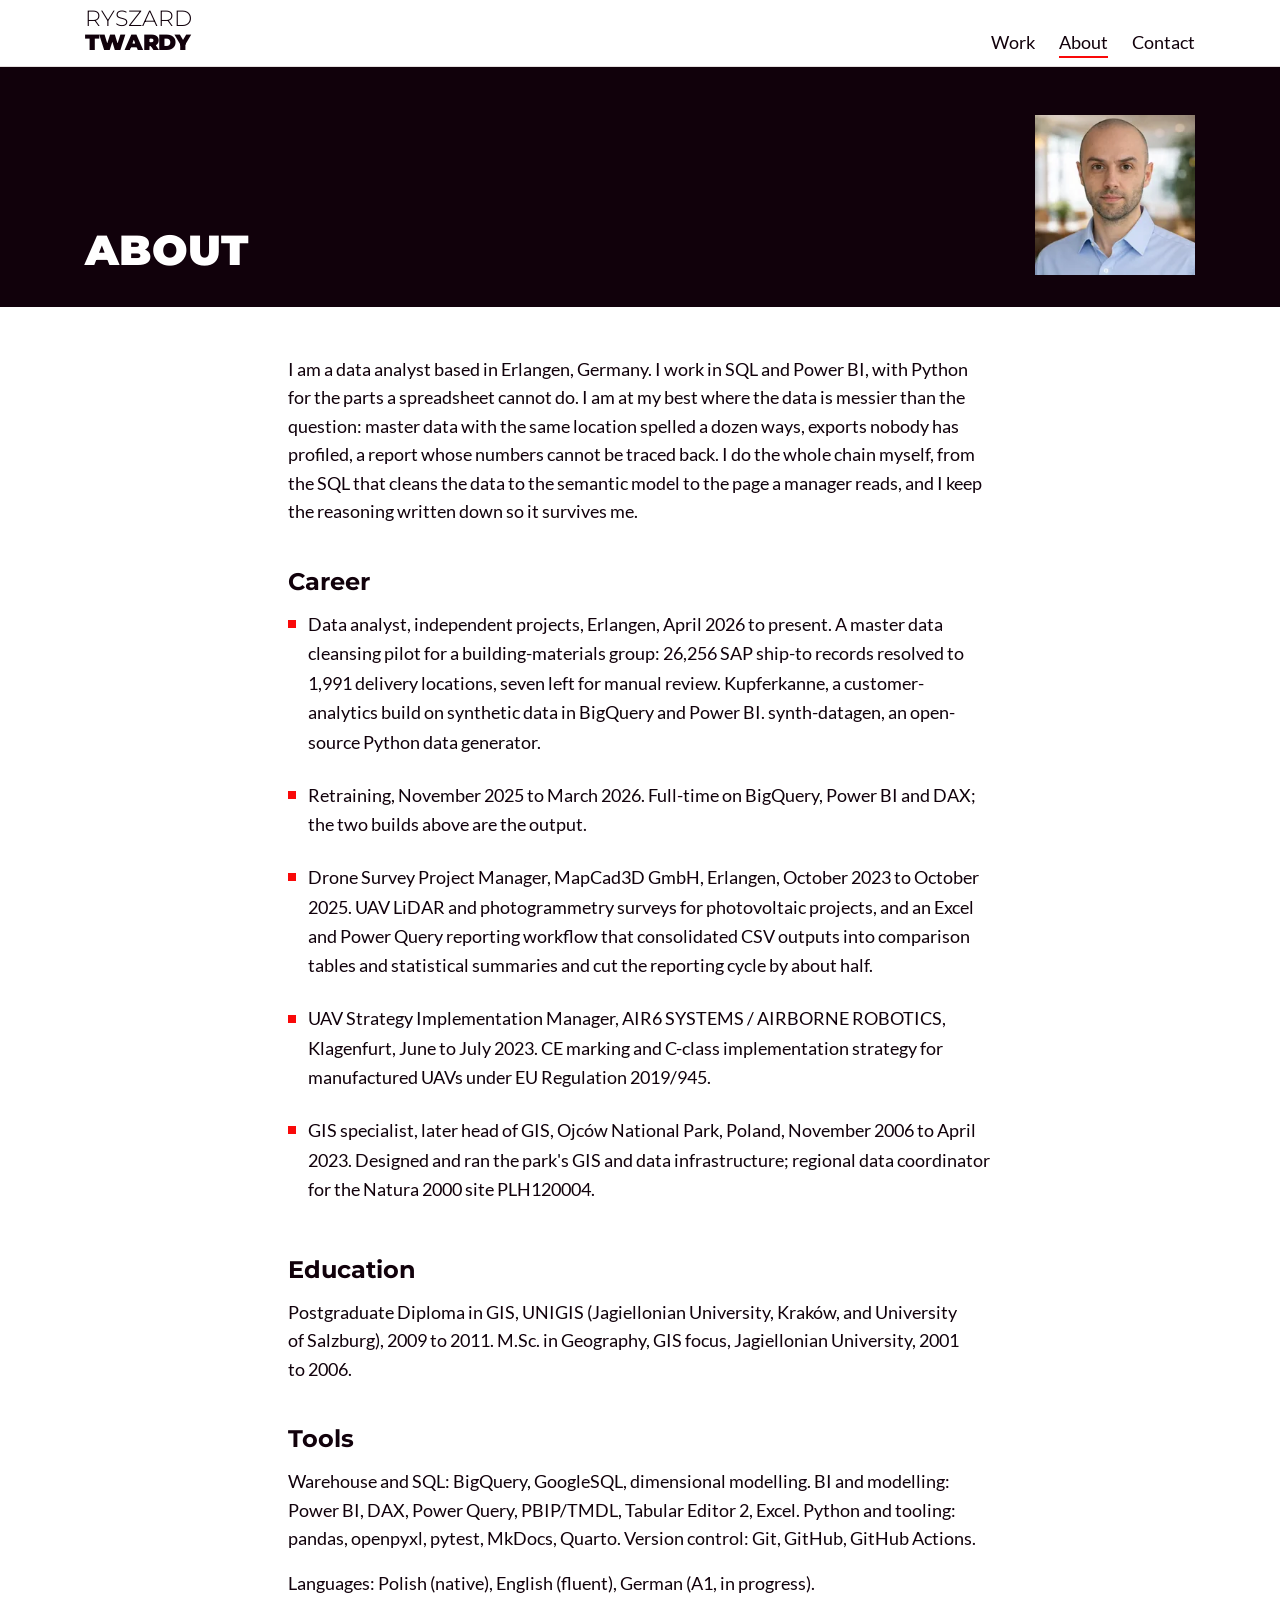
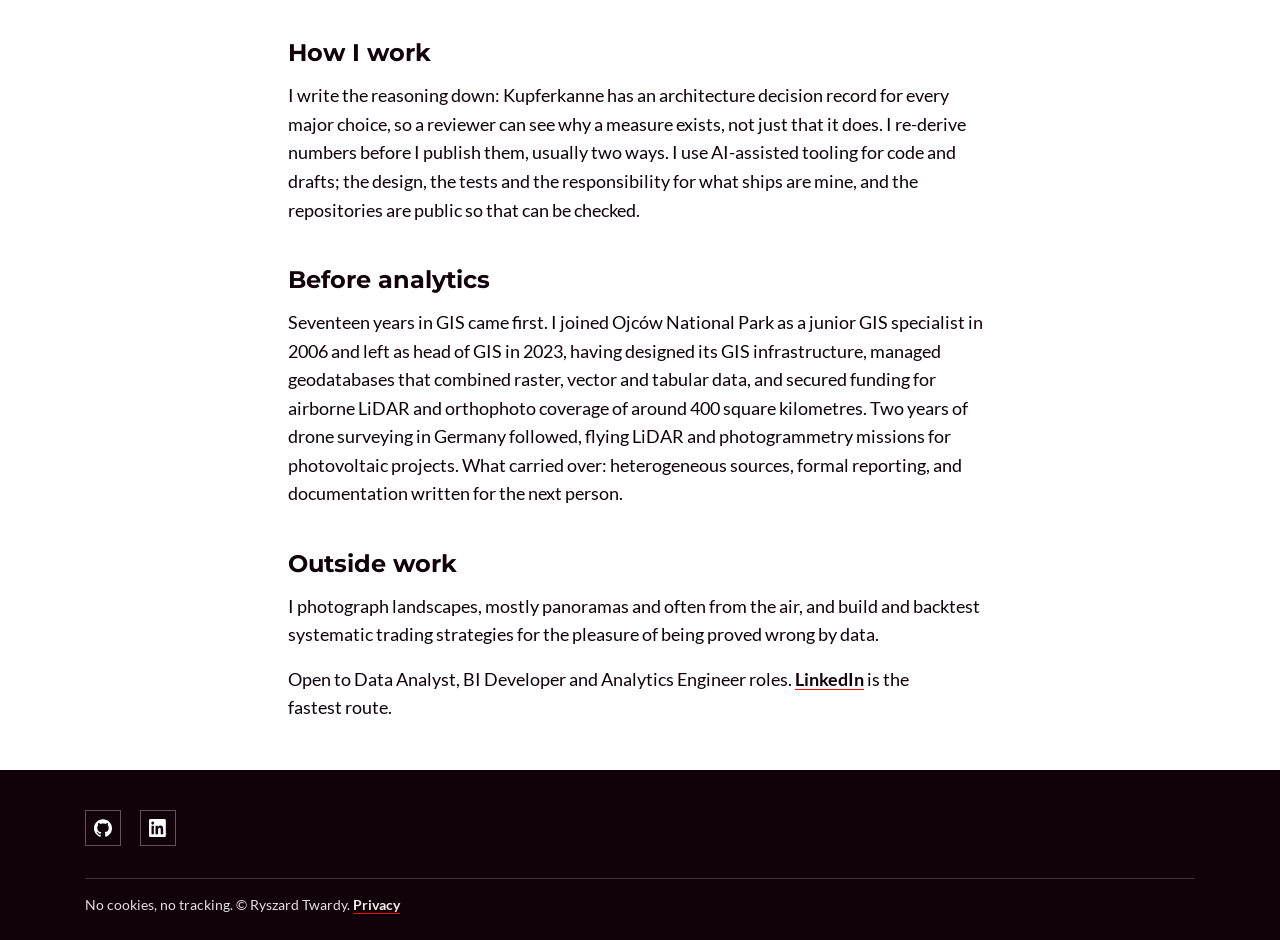
==== about/index.html @ a34d896d "feat(site): landing, about and privacy pages with self-hosted assets Static portfolio site for GitHu" ====
<!doctype html>
<html lang="en">
<head>
<meta charset="utf-8">
<meta name="viewport" content="width=device-width, initial-scale=1">
<title>About – Ryszard Twardy</title>
<meta name="description" content="Data analyst in Erlangen, Germany. Seventeen years of geospatial analysis and data management, now applied to SQL, Power BI and data quality. Background, tools and how I work.">
<meta name="theme-color" content="#ffffff">
<link rel="preload" href="../assets/fonts/montserrat-latin-300-normal.woff2" as="font" type="font/woff2" crossorigin>
<link rel="preload" href="../assets/fonts/montserrat-latin-700-normal.woff2" as="font" type="font/woff2" crossorigin>
<link rel="preload" href="../assets/fonts/montserrat-latin-900-normal.woff2" as="font" type="font/woff2" crossorigin>
<link rel="preload" href="../assets/fonts/lato-latin-400-normal.woff2" as="font" type="font/woff2" crossorigin>
<link rel="preload" href="../assets/fonts/lato-latin-700-normal.woff2" as="font" type="font/woff2" crossorigin>
<link rel="stylesheet" href="../tokens.css">
<link rel="stylesheet" href="../styles.css">
</head>
<body>
<a class="skip" href="#main">Skip to content</a>

<header class="header">
  <div class="container wrap">
    <a class="wordmark" href="../" aria-label="Ryszard Twardy – home"><svg viewBox="0 0 107 41" width="107" height="41" aria-hidden="true" focusable="false"><text x="0" y="15.8" font-family="Montserrat" font-weight="300" font-size="22" fill="currentColor">RYSZARD</text><text x="0" y="40" textLength="106.2" lengthAdjust="spacing" font-family="Montserrat" font-weight="900" font-size="22" fill="currentColor">TWARDY</text></svg></a>
    <nav class="nav" aria-label="Main">
      <ul>
        <li><a href="../#work">Work</a></li>
        <li><a href="./" aria-current="page">About</a></li>
        <li><a href="../#contact">Contact</a></li>
      </ul>
    </nav>
  </div>
</header>

<main id="main">
  <section class="hero title-band">
    <div class="container wrap">
      <h1 class="h-primary">About</h1>
      <img class="portrait" src="../assets/img/portrait@640.webp" srcset="../assets/img/portrait@2x.webp 224w, ../assets/img/portrait@640.webp 640w" sizes="(max-width: 760px) 120px, 160px" width="160" height="160" alt="Ryszard Twardy">
    </div>
  </section>
  <article class="container single pb-700">
    <p>I am a data analyst based in Erlangen, Germany. I work in SQL and Power BI, with Python for the parts a spreadsheet cannot do. I am at my best where the data is messier than the question: master data with the same location spelled a dozen ways, exports nobody has profiled, a report whose numbers cannot be traced back. I do the whole chain myself, from the SQL that cleans the data to the semantic model to the page a manager reads, and I keep the reasoning written down so it survives me.</p>
    <h2>Career</h2>
    <ul class="kwadrat">
      <li>Data analyst, independent projects, Erlangen, April 2026 to present. A master data cleansing pilot for a building-materials group: 26,256 SAP ship-to records resolved to 1,991 delivery locations, seven left for manual review. Kupferkanne, a customer-analytics build on synthetic data in BigQuery and Power BI. synth-datagen, an open-source Python data generator.</li>
      <li>Retraining, November 2025 to March 2026. Full-time on BigQuery, Power BI and DAX; the two builds above are the output.</li>
      <li>Drone Survey Project Manager, MapCad3D GmbH, Erlangen, October 2023 to October 2025. UAV LiDAR and photogrammetry surveys for photovoltaic projects, and an Excel and Power Query reporting workflow that consolidated CSV outputs into comparison tables and statistical summaries and cut the reporting cycle by about half.</li>
      <li>UAV Strategy Implementation Manager, AIR6 SYSTEMS / AIRBORNE ROBOTICS, Klagenfurt, June to July 2023. CE marking and C-class implementation strategy for manufactured UAVs under EU Regulation 2019/945.</li>
      <li>GIS specialist, later head of GIS, Ojców National Park, Poland, November 2006 to April 2023. Designed and ran the park's GIS and data infrastructure; regional data coordinator for the Natura 2000 site PLH120004.</li>
    </ul>
    <h2>Education</h2>
    <p>Postgraduate Diploma in GIS, UNIGIS (Jagiellonian University, Kraków, and University of Salzburg), 2009 to 2011. M.Sc. in Geography, GIS focus, Jagiellonian University, 2001 to 2006.</p>
    <h2>Tools</h2>
    <p>Warehouse and SQL: BigQuery, GoogleSQL, dimensional modelling. BI and modelling: Power BI, DAX, Power Query, PBIP/TMDL, Tabular Editor 2, Excel. Python and tooling: pandas, openpyxl, pytest, MkDocs, Quarto. Version control: Git, GitHub, GitHub Actions.</p>
    <p>Languages: Polish (native), English (fluent), German (A1, in progress).</p>
    <h2>How I work</h2>
    <p>I write the reasoning down: Kupferkanne has an architecture decision record for every major choice, so a reviewer can see why a measure exists, not just that it does. I re-derive numbers before I publish them, usually two ways. I use AI-assisted tooling for code and drafts; the design, the tests and the responsibility for what ships are mine, and the repositories are public so that can be checked.</p>
    <h2>Before analytics</h2>
    <p>Seventeen years in GIS came first. I joined Ojców National Park as a junior GIS specialist in 2006 and left as head of GIS in 2023, having designed its GIS infrastructure, managed geodatabases that combined raster, vector and tabular data, and secured funding for airborne LiDAR and orthophoto coverage of around 400 square kilometres. Two years of drone surveying in Germany followed, flying LiDAR and photogrammetry missions for photovoltaic projects. What carried over: heterogeneous sources, formal reporting, and documentation written for the next person.</p>
    <h2>Outside work</h2>
    <p>I photograph landscapes, mostly panoramas and often from the air, and build and backtest systematic trading strategies for the pleasure of being proved wrong by data.</p>
    <p>Open to Data Analyst, BI Developer and Analytics Engineer roles. <a href="https://www.linkedin.com/in/ryszard-twardy/">LinkedIn</a> is the fastest route.</p>
  </article>
</main>

<footer>
  <div class="container wrap">
    <div class="social" aria-label="Profiles">
      <a href="https://github.com/ryszard-twardy" aria-label="GitHub"><img src="../assets/icons/github.svg" alt=""></a>
      <a href="https://www.linkedin.com/in/ryszard-twardy/" aria-label="LinkedIn"><img src="../assets/icons/linkedin@2x.png" alt=""></a>
    </div>
    <p class="copyright">No cookies, no tracking. &copy; Ryszard Twardy. <a href="../datenschutz/">Privacy</a></p>
  </div>
</footer>
</body>
</html>
---- tokens.css ----
/* ---- self-hosted fonts (assets/fonts/, OFL-1.1: see LICENSE.txt, LICENSE-Montserrat.txt, LICENSE-Lato.txt, SOURCES.txt) ----
   font-display: optional + <link rel=preload> per page: no layout shift from font swap. ---- */
@font-face {
  font-family: "Montserrat";
  font-style: normal;
  font-weight: 300;
  font-display: optional;
  src: url("assets/fonts/montserrat-latin-300-normal.woff2") format("woff2");
}
@font-face {
  font-family: "Montserrat";
  font-style: normal;
  font-weight: 700;
  font-display: optional;
  src: url("assets/fonts/montserrat-latin-700-normal.woff2") format("woff2");
}
@font-face {
  font-family: "Montserrat";
  font-style: normal;
  font-weight: 900;
  font-display: optional;
  src: url("assets/fonts/montserrat-latin-900-normal.woff2") format("woff2");
}
@font-face {
  font-family: "Lato";
  font-style: normal;
  font-weight: 400;
  font-display: optional;
  src: url("assets/fonts/lato-latin-400-normal.woff2") format("woff2");
}
@font-face {
  font-family: "Lato";
  font-style: normal;
  font-weight: 700;
  font-display: optional;
  src: url("assets/fonts/lato-latin-700-normal.woff2") format("woff2");
}
@font-face {
  font-family: "IBM Plex Mono";
  font-style: normal;
  font-weight: 400;
  font-display: optional;
  src: url("assets/fonts/IBMPlexMono-Regular.woff2") format("woff2");
}

/* ---- tokens: Stratus Studio brand system, adapted (style.css of stratusstudio.eu) ---- */
:root {
  --ink: rgb(17, 1, 11);          /* --clr-podst */
  --accent: rgb(249, 9, 9);       /* --clr-akcent */
  --accent-deep: hsl(0, 92%, 45%);
  --neutral: #F1EFE9;             /* --clr-neutralny */
  --neutral-grey: rgb(229, 223, 223);
  --paper: #ffffff;
  --muted: #5a5257;

  /* Self-host both families as woff2 (OFL) in assets/fonts/ – Stratus loads them from Google Fonts CDN, we do not. */
  --ff-head: "Montserrat", "Segoe UI", system-ui, sans-serif;
  --ff-body: "Lato", "Segoe UI", system-ui, sans-serif;
  --ff-mono: "IBM Plex Mono", Consolas, monospace;

  --max: 1110px;
  --pad: 1rem;
  --s-400: 1.2rem; --s-600: 1.8rem; --s-700: 3rem; --s-900: 6rem;
}
---- styles.css ----
/* ---- styles.css: Stratus system; every value comes from tokens.css ---- */
*, *::before, *::after { box-sizing: border-box; }
* { margin: 0; padding: 0; font: inherit; }
html { color-scheme: light; }
body { font: 400 1.15rem/1.55 var(--ff-body); color: var(--ink); background: var(--paper); -webkit-font-smoothing: antialiased; }
img { display: block; max-width: 100%; height: auto; }
a { color: inherit; }
:focus-visible { outline: 2px solid var(--accent); outline-offset: 3px; }
strong { font-weight: 700; }
p:not([class]) { max-width: 80ch; }

.container { width: min(var(--max), 100% - var(--pad) * 2); margin-inline: auto; }
.pb-900 { padding-block: var(--s-900); }
.pb-700 { padding-block: var(--s-700); }
.flow > * + * { margin-top: var(--flow, 2.5rem); }

.skip { position: absolute; left: -999px; top: 8px; background: var(--paper); padding: 8px 12px; }
.skip:focus { left: 8px; }

/* ---- type ---- */
.h-primary { font: 900 clamp(2rem, 4vw, 2.6rem)/1.15 var(--ff-head); text-transform: uppercase; letter-spacing: .01em; }
.h-secondary { font: 700 2rem/1.3 var(--ff-head); }
.h-tile { font: 700 1.15rem/1.3 var(--ff-head); }
.sub-hero { font: 300 1.25rem/1.4 var(--ff-head); text-transform: uppercase; max-width: 60ch; }
.sub-hero strong { font-weight: 700; }

/* red squares around a line, as on Stratus hero subtitles */
.akcent::before, .akcent::after {
  content: ""; display: inline-block; width: .6em; height: .6em; margin-inline: .2em; background: var(--accent); vertical-align: baseline;
}

/* red square bullets (li.kwadrat) */
ul.kwadrat { list-style: none; line-height: 1.6; }
ul.kwadrat li { position: relative; padding-left: 20px; padding-bottom: .5em; }
ul.kwadrat li::before { content: ""; position: absolute; left: 0; top: .55em; width: 8px; height: 8px; background: var(--accent); }

/* ---- header ---- */
.header { border-bottom: 1px solid var(--neutral-grey); }
.header .wrap { display: flex; justify-content: space-between; align-items: flex-end; padding-block: .6rem; }
.wordmark { display: block; color: var(--ink); text-decoration: none; padding-bottom: .2em; border-bottom: 2px solid transparent; }
.wordmark svg { display: block; }
/* the global "* { font: inherit }" would override the SVG presentation attributes, so set the wordmark type in CSS */
.wordmark text { font: 300 22px/1 var(--ff-head); }
.wordmark text:last-child { font-weight: 900; }
.wordmark:hover { border-bottom-color: var(--accent); }
.nav ul { list-style: none; display: flex; gap: 1.5rem; }
.nav a { text-decoration: none; padding-bottom: .2em; border-bottom: 2px solid transparent; }
.nav a:hover, .nav a:focus-visible, .nav a[aria-current="page"] { border-bottom-color: var(--accent); }

/* ---- hero: dark band, portrait right (Stratus uses a full-bleed photo with gradient; swap in when you have one) ---- */
.hero { background: var(--ink); color: var(--neutral); }
.hero .wrap { display: grid; grid-template-columns: minmax(0, 1fr) 320px; gap: 3rem; align-items: end; padding-block: 5rem 2.5rem; }
.hero .portrait { width: 100%; aspect-ratio: 1; object-fit: cover; }
.hero .h-primary { color: #fff; }
.hero .sub-hero { margin-top: .6rem; }
.hero .lead { margin-top: 1.6rem; max-width: 62ch; color: var(--neutral); }

/* ---- about ---- */
.about { padding-bottom: 0; }
.about .h-secondary { margin-bottom: 1rem; }
.about p + p { margin-top: 1rem; }

/* ---- work tiles (oferta-ikony language) ---- */
.tiles { display: grid; gap: 1.6rem; }
.tile { display: grid; grid-template-columns: 1.15fr 1fr; gap: 2rem; background: var(--neutral); padding: 2rem; text-decoration: none; color: var(--ink); border-left: 4px solid transparent; transition: border-color .15s, box-shadow .2s; }
.tile:hover, .tile:focus-visible { border-left-color: var(--accent); box-shadow: 0 8px 20px rgba(0,0,0,.12); }
.tile .shot { aspect-ratio: 16 / 9; background: var(--paper); border: 1px solid var(--neutral-grey); overflow: hidden; }
.tile .shot img { display: block; width: 100%; height: 100%; object-fit: cover; }
.tile h3 { font: 900 1.35rem/1.25 var(--ff-head); text-transform: uppercase; }
.tile .problem { margin-top: .8rem; color: var(--muted); font-size: 1.02rem; }
.tile ul { margin-top: 1rem; font-size: 1.02rem; }
.tile .note { margin-top: .8rem; font: .85rem/1.5 var(--ff-body); color: var(--muted); }
.tile .stack { margin-top: .8rem; font: .85rem/1.5 var(--ff-mono); color: var(--muted); }
.tile .more { margin-top: 1.2rem; font-weight: 700; text-decoration: underline; text-decoration-color: var(--accent); text-underline-offset: 3px; }

/* ---- dark band (black-bg) ---- */
.black-bg { background: var(--ink); color: var(--neutral); }
.black-bg .h-secondary { color: #fff; }
.black-bg .grid-three { display: grid; grid-template-columns: 1fr; gap: 2rem; margin-top: 1.5rem; font-size: 1.05rem; }
@media (min-width: 1024px) { .black-bg .grid-three { grid-template-columns: repeat(3, minmax(0, 1fr)); gap: 2rem 3rem; } }

/* ---- CTA block (cta-kontakt) ---- */
.cta-kontakt { background: var(--neutral-grey); }
.cta-kontakt .h-secondary a { text-decoration: none; }
.cta-kontakt .h-secondary a:hover { color: var(--accent); }
.cta-kontakt p.small { margin-top: .4rem; font-weight: 700; }

/* contact links: base-rail style (icon 14px, .75 opacity, 8px gap, steel label, copper underline on hover) */
.contact-links { list-style: none; margin: 20px 0 0; padding: 0; }
.contact-links li { padding: 4px 0; }
.contact-links a { display: inline-flex; align-items: center; gap: 8px; color: var(--muted); text-decoration: none; font-size: 0.95rem; }
.contact-links a:hover { color: var(--ink); text-decoration: underline; text-decoration-color: var(--accent); text-underline-offset: 3px; text-decoration-thickness: 1px; }
.contact-links img { width: 14px; height: auto; opacity: .75; }
.contact-links .loc { color: var(--muted); font-size: 0.95rem; }


/* ---- footer ---- */
footer { background: var(--ink); color: var(--neutral); }
footer .wrap { display: flex; flex-wrap: wrap; justify-content: space-between; gap: 2rem; padding-block: 3.5rem 1.5rem; }
footer a { color: var(--neutral); font-weight: 700; text-decoration: underline; text-decoration-color: var(--accent); text-underline-offset: 3px; }
footer .social { display: flex; gap: 1.2rem; align-items: center; }
footer .social a { display: inline-flex; width: 36px; height: 36px; align-items: center; justify-content: center; text-decoration: none; border: 1px solid rgba(241,239,233,.35); }
footer .social img { width: 18px; height: 18px; filter: invert(1); }
footer .copyright { width: 100%; font-size: .85rem; color: var(--neutral-grey); border-top: 1px solid rgba(241,239,233,.2); padding-top: 1rem; }

/* ---- sub-pages (about, privacy): single column ---- */
.single { max-width: 44rem; }
.single h1 { margin-bottom: 1.2rem; }
.single h2 { font: 700 1.5rem/1.3 var(--ff-head); margin-top: 2.5rem; margin-bottom: .8rem; }
.single p + p { margin-top: 1rem; }
.single .updated { margin-top: 2.5rem; font-size: .95rem; color: var(--muted); }

/* ---- responsive ---- */
@media (max-width: 760px) {
  .hero .wrap { grid-template-columns: 1fr; padding-block: 3rem 2rem; }
  .hero .portrait { width: 160px; }
  .tile { grid-template-columns: 1fr; padding: 1.4rem; }
  .header .wrap { align-items: center; }
  .nav ul { gap: 1rem; }
}
@media (prefers-reduced-motion: reduce) { *, *::before, *::after { transition-duration: 0.01ms !important; } }

/* ---- stratus ---- */
/* T1 type */
.h-primary { text-wrap: balance; }
.sub-hero, .lead, .tile .problem, .single p { text-wrap: pretty; }
.h-secondary, .single h1 { letter-spacing: -.01em; }
.h-secondary::before, .single h1::before { content: ""; display: inline-block; width: .4em; height: .4em; background: var(--accent); margin-right: .5em; vertical-align: .15em; }
/* T2 hero */
.hero .wrap { padding-block: 5rem 3rem; }
/* T3 work */
#work { padding-block: var(--s-700) var(--s-900); }
.tile { grid-template-columns: minmax(0, 1fr) minmax(0, 1.1fr); }
.tile .shot { align-self: start; }
/* T4 contact */
.cta-kontakt p.small { font-weight: 400; max-width: 62ch; }
.cta-kontakt p.small strong { font-weight: 700; }
.contact-links { margin-top: 2rem; display: flex; flex-wrap: wrap; gap: .5rem 1.6rem; align-items: center; }
.contact-links li { padding: 0; }
/* T5 footer */
footer .wrap { padding-block: 2.5rem 1.5rem; }
/* T6 sub-pages */
.single h1 { font: 900 clamp(1.8rem, 3.5vw, 2.4rem)/1.15 var(--ff-head); text-transform: uppercase; }
.single a { font-weight: 700; text-decoration: underline; text-decoration-color: var(--accent); text-underline-offset: 3px; overflow-wrap: anywhere; }
.single ul.kwadrat li + li { margin-top: .9rem; }
@media (max-width: 760px) {
  .hero .wrap { gap: 2rem; }
  .sub-hero { font-size: 1.1rem; }
  .tile { grid-template-columns: 1fr; }
}

/* ---- title band on /about/: the hero grammar (ink, light text, portrait right) at reduced height; /datenschutz/ stays plain ---- */
.hero.title-band .wrap { grid-template-columns: minmax(0, 1fr) 160px; gap: 2rem; padding-block: 3rem 2rem; }
@media (max-width: 760px) {
  .hero.title-band .wrap { grid-template-columns: 1fr; padding-block: 2rem 1.5rem; }
  .hero.title-band .portrait { width: 120px; }
}

/* ---- terminal sample in the synth-datagen tile (sd.terminal): the .shot.terminal grammar, in the text column ---- */
.tile .terminal { margin-top: 1rem; background: var(--ink); color: var(--neutral); padding: .9rem 1.1rem; font: .8rem/1.6 var(--ff-mono); white-space: pre-wrap; overflow-wrap: break-word; }
.tile .terminal .prompt { color: var(--accent); }
.tile > div { min-width: 0; } /* grid items stop inheriting the terminal sample's min-content width; break-word then wraps the one long token */
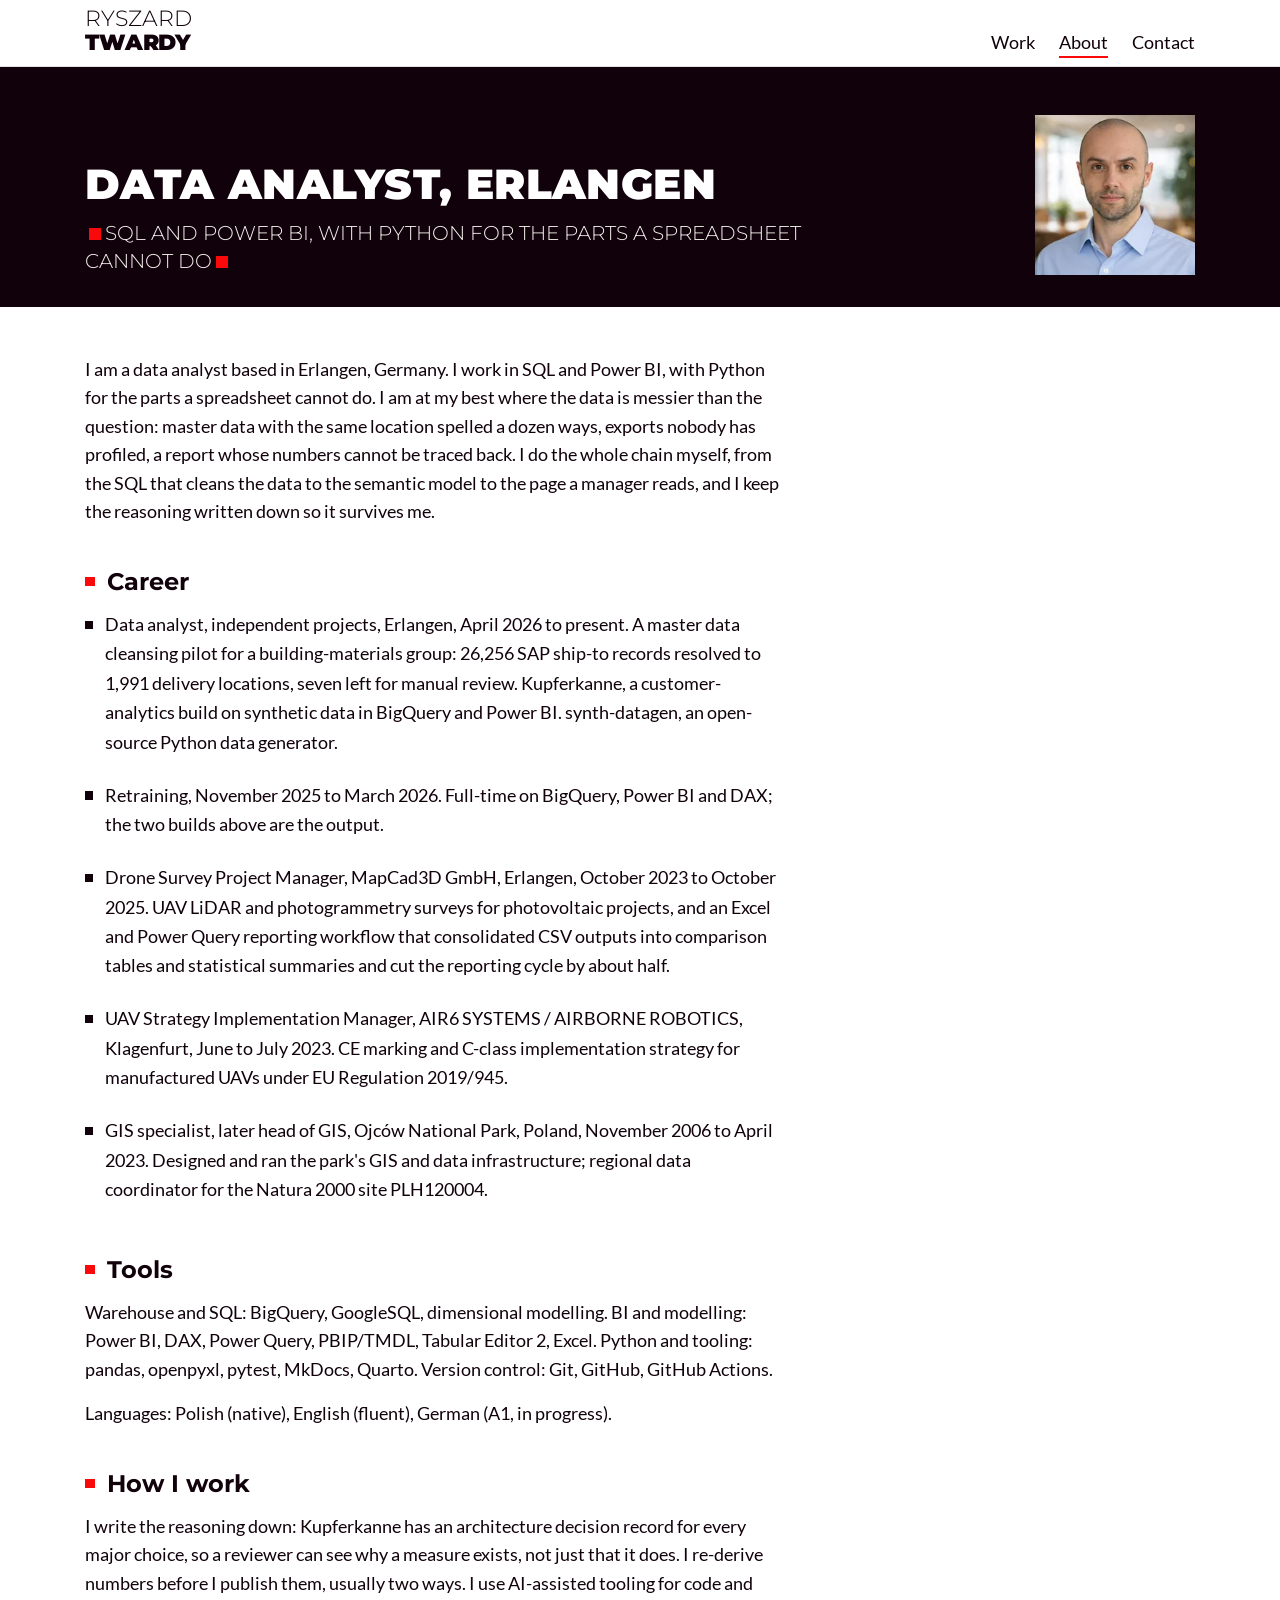
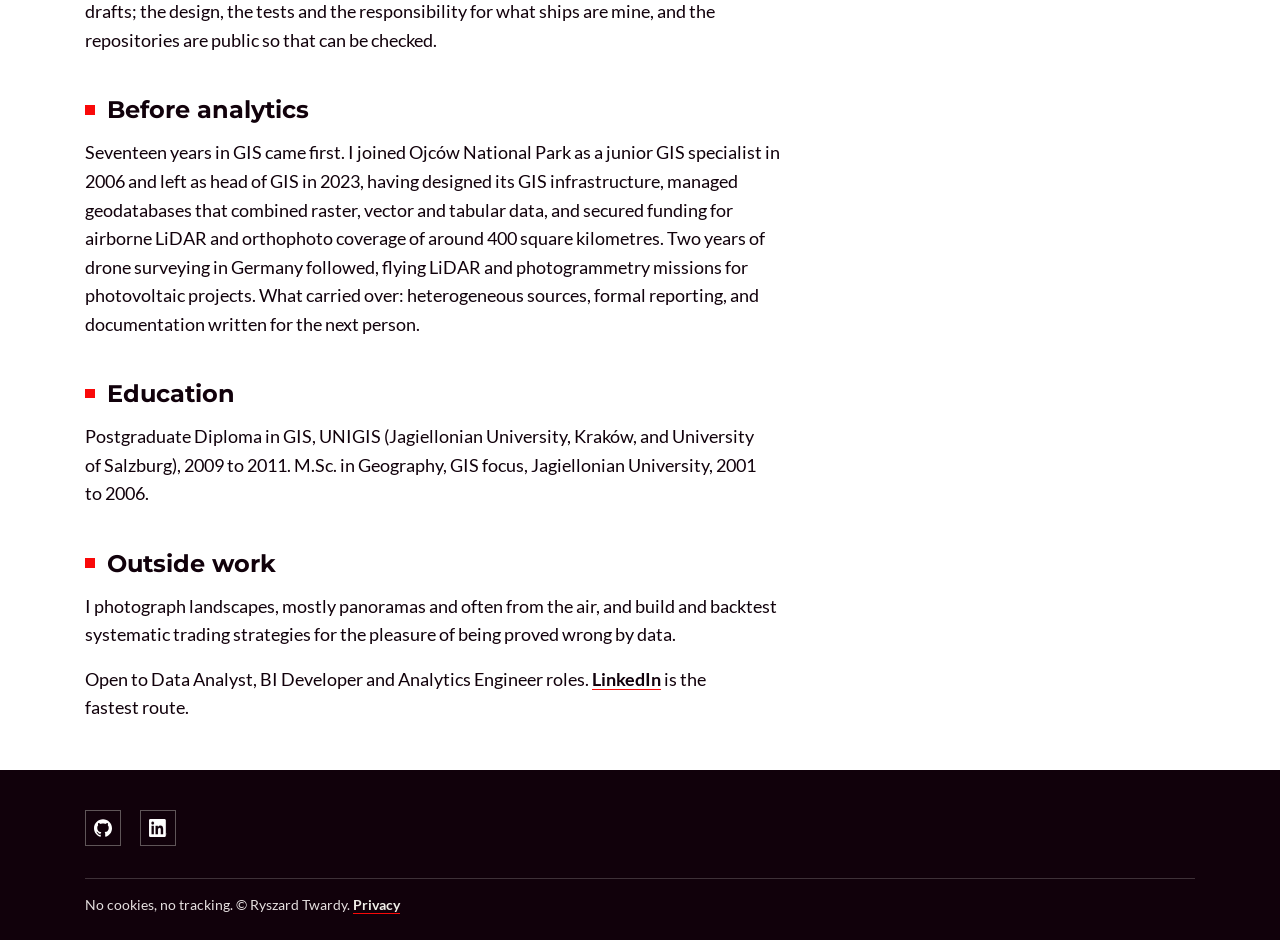
==== commit 63a45514: "fix(site): about on the shared axis, ink bullets, new-tab externals - /about/ body sits on the conta" ====
--- a/about/index.html
+++ b/about/index.html
@@ -3,7 +3,7 @@
 <head>
 <meta charset="utf-8">
 <meta name="viewport" content="width=device-width, initial-scale=1">
-<title>About – Ryszard Twardy</title>
+<title>About – Ryszard Twardy, Data Analyst</title>
 <meta name="description" content="Data analyst in Erlangen, Germany. Seventeen years of geospatial analysis and data management, now applied to SQL, Power BI and data quality. Background, tools and how I work.">
 <meta name="theme-color" content="#ffffff">
 <link rel="preload" href="../assets/fonts/montserrat-latin-300-normal.woff2" as="font" type="font/woff2" crossorigin>
@@ -33,7 +33,10 @@
 <main id="main">
   <section class="hero title-band">
     <div class="container wrap">
-      <h1 class="h-primary">About</h1>
+      <div>
+        <h1 class="h-primary">Data analyst, Erlangen</h1>
+        <p class="sub-hero akcent">SQL and Power BI, with Python for the parts a spreadsheet cannot do</p>
+      </div>
       <img class="portrait" src="../assets/img/portrait@640.webp" srcset="../assets/img/portrait@2x.webp 224w, ../assets/img/portrait@640.webp 640w" sizes="(max-width: 760px) 120px, 160px" width="160" height="160" alt="Ryszard Twardy">
     </div>
   </section>
@@ -47,8 +50,6 @@
       <li>UAV Strategy Implementation Manager, AIR6 SYSTEMS / AIRBORNE ROBOTICS, Klagenfurt, June to July 2023. CE marking and C-class implementation strategy for manufactured UAVs under EU Regulation 2019/945.</li>
       <li>GIS specialist, later head of GIS, Ojców National Park, Poland, November 2006 to April 2023. Designed and ran the park's GIS and data infrastructure; regional data coordinator for the Natura 2000 site PLH120004.</li>
     </ul>
-    <h2>Education</h2>
-    <p>Postgraduate Diploma in GIS, UNIGIS (Jagiellonian University, Kraków, and University of Salzburg), 2009 to 2011. M.Sc. in Geography, GIS focus, Jagiellonian University, 2001 to 2006.</p>
     <h2>Tools</h2>
     <p>Warehouse and SQL: BigQuery, GoogleSQL, dimensional modelling. BI and modelling: Power BI, DAX, Power Query, PBIP/TMDL, Tabular Editor 2, Excel. Python and tooling: pandas, openpyxl, pytest, MkDocs, Quarto. Version control: Git, GitHub, GitHub Actions.</p>
     <p>Languages: Polish (native), English (fluent), German (A1, in progress).</p>
@@ -56,17 +57,19 @@
     <p>I write the reasoning down: Kupferkanne has an architecture decision record for every major choice, so a reviewer can see why a measure exists, not just that it does. I re-derive numbers before I publish them, usually two ways. I use AI-assisted tooling for code and drafts; the design, the tests and the responsibility for what ships are mine, and the repositories are public so that can be checked.</p>
     <h2>Before analytics</h2>
     <p>Seventeen years in GIS came first. I joined Ojców National Park as a junior GIS specialist in 2006 and left as head of GIS in 2023, having designed its GIS infrastructure, managed geodatabases that combined raster, vector and tabular data, and secured funding for airborne LiDAR and orthophoto coverage of around 400 square kilometres. Two years of drone surveying in Germany followed, flying LiDAR and photogrammetry missions for photovoltaic projects. What carried over: heterogeneous sources, formal reporting, and documentation written for the next person.</p>
+    <h2>Education</h2>
+    <p>Postgraduate Diploma in GIS, UNIGIS (Jagiellonian University, Kraków, and University of Salzburg), 2009 to 2011. M.Sc. in Geography, GIS focus, Jagiellonian University, 2001 to 2006.</p>
     <h2>Outside work</h2>
     <p>I photograph landscapes, mostly panoramas and often from the air, and build and backtest systematic trading strategies for the pleasure of being proved wrong by data.</p>
-    <p>Open to Data Analyst, BI Developer and Analytics Engineer roles. <a href="https://www.linkedin.com/in/ryszard-twardy/">LinkedIn</a> is the fastest route.</p>
+    <p>Open to Data Analyst, BI Developer and Analytics Engineer roles. <a href="https://www.linkedin.com/in/ryszard-twardy/" target="_blank" rel="noopener">LinkedIn<span class="sr-only"> (opens in a new tab)</span></a> is the fastest route.</p>
   </article>
 </main>
 
 <footer>
   <div class="container wrap">
     <div class="social" aria-label="Profiles">
-      <a href="https://github.com/ryszard-twardy" aria-label="GitHub"><img src="../assets/icons/github.svg" alt=""></a>
-      <a href="https://www.linkedin.com/in/ryszard-twardy/" aria-label="LinkedIn"><img src="../assets/icons/linkedin@2x.png" alt=""></a>
+      <a href="https://github.com/ryszard-twardy" target="_blank" rel="noopener" aria-label="GitHub (opens in a new tab)"><img src="../assets/icons/github.svg" alt=""></a>
+      <a href="https://www.linkedin.com/in/ryszard-twardy/" target="_blank" rel="noopener" aria-label="LinkedIn (opens in a new tab)"><img src="../assets/icons/linkedin@2x.png" alt=""></a>
     </div>
     <p class="copyright">No cookies, no tracking. &copy; Ryszard Twardy. <a href="../datenschutz/">Privacy</a></p>
   </div>
--- a/styles.css
+++ b/styles.css
@@ -16,6 +16,8 @@
 
 .skip { position: absolute; left: -999px; top: 8px; background: var(--paper); padding: 8px 12px; }
 .skip:focus { left: 8px; }
+/* visually hidden, read by assistive tech (clip pattern); used for the new-tab notice on external links */
+.sr-only { position: absolute; width: 1px; height: 1px; padding: 0; margin: -1px; overflow: hidden; clip: rect(0, 0, 0, 0); white-space: nowrap; border: 0; }
 
 /* ---- type ---- */
 .h-primary { font: 900 clamp(2rem, 4vw, 2.6rem)/1.15 var(--ff-head); text-transform: uppercase; letter-spacing: .01em; }
@@ -29,10 +31,10 @@
   content: ""; display: inline-block; width: .6em; height: .6em; margin-inline: .2em; background: var(--accent); vertical-align: baseline;
 }
 
-/* red square bullets (li.kwadrat) */
+/* square bullets in ink (ul.kwadrat): .45em, centred on the first line ((1.6em - .45em) / 2 = .575em); the accent square stays with headings and the hero subtitle */
 ul.kwadrat { list-style: none; line-height: 1.6; }
 ul.kwadrat li { position: relative; padding-left: 20px; padding-bottom: .5em; }
-ul.kwadrat li::before { content: ""; position: absolute; left: 0; top: .55em; width: 8px; height: 8px; background: var(--accent); }
+ul.kwadrat li::before { content: ""; position: absolute; left: 0; top: .575em; width: .45em; height: .45em; background: var(--ink); }
 
 /* ---- header ---- */
 .header { border-bottom: 1px solid var(--neutral-grey); }
@@ -63,7 +65,7 @@
 /* ---- work tiles (oferta-ikony language) ---- */
 .tiles { display: grid; gap: 1.6rem; }
 .tile { display: grid; grid-template-columns: 1.15fr 1fr; gap: 2rem; background: var(--neutral); padding: 2rem; text-decoration: none; color: var(--ink); border-left: 4px solid transparent; transition: border-color .15s, box-shadow .2s; }
-.tile:hover, .tile:focus-visible { border-left-color: var(--accent); box-shadow: 0 8px 20px rgba(0,0,0,.12); }
+.tile:hover, .tile:focus-visible, .tile:has(:focus-visible) { border-left-color: var(--accent); box-shadow: 0 8px 20px rgba(0,0,0,.12); }
 .tile .shot { aspect-ratio: 16 / 9; background: var(--paper); border: 1px solid var(--neutral-grey); overflow: hidden; }
 .tile .shot img { display: block; width: 100%; height: 100%; object-fit: cover; }
 .tile h3 { font: 900 1.35rem/1.25 var(--ff-head); text-transform: uppercase; }
@@ -103,8 +105,8 @@
 footer .social img { width: 18px; height: 18px; filter: invert(1); }
 footer .copyright { width: 100%; font-size: .85rem; color: var(--neutral-grey); border-top: 1px solid rgba(241,239,233,.2); padding-top: 1rem; }
 
-/* ---- sub-pages (about, privacy): single column ---- */
-.single { max-width: 44rem; }
+/* ---- sub-pages (about, privacy): one column on the container's left axis, every block capped at a reading measure for long-form pages (70ch); the axis is shared with the landing, the width is not. article. keeps the rule above p:not([class]) in specificity ---- */
+article.single > * { max-width: 70ch; }
 .single h1 { margin-bottom: 1.2rem; }
 .single h2 { font: 700 1.5rem/1.3 var(--ff-head); margin-top: 2.5rem; margin-bottom: .8rem; }
 .single p + p { margin-top: 1rem; }
@@ -125,7 +127,7 @@
 .h-primary { text-wrap: balance; }
 .sub-hero, .lead, .tile .problem, .single p { text-wrap: pretty; }
 .h-secondary, .single h1 { letter-spacing: -.01em; }
-.h-secondary::before, .single h1::before { content: ""; display: inline-block; width: .4em; height: .4em; background: var(--accent); margin-right: .5em; vertical-align: .15em; }
+.h-secondary::before, .single h1::before, .single h2::before { content: ""; display: inline-block; width: .4em; height: .4em; background: var(--accent); margin-right: .5em; vertical-align: .15em; }
 /* T2 hero */
 .hero .wrap { padding-block: 5rem 3rem; }
 /* T3 work */
@@ -156,7 +158,15 @@
   .hero.title-band .portrait { width: 120px; }
 }
 
-/* ---- terminal sample in the synth-datagen tile (sd.terminal): the .shot.terminal grammar, in the text column ---- */
+/* ---- terminal sample in the synth-datagen tile (sd.terminal): pre.terminal, styled by .tile .terminal, in the text column ---- */
 .tile .terminal { margin-top: 1rem; background: var(--ink); color: var(--neutral); padding: .9rem 1.1rem; font: .8rem/1.6 var(--ff-mono); white-space: pre-wrap; overflow-wrap: break-word; }
 .tile .terminal .prompt { color: var(--accent); }
 .tile > div { min-width: 0; } /* grid items stop inheriting the terminal sample's min-content width; break-word then wraps the one long token */
+
+/* ---- synth-datagen tile: two destinations, so an article instead of a block link; the CTA link is stretched over the tile, the source link sits above the stretch ---- */
+article.tile { position: relative; }
+article.tile .more::after { content: ""; position: absolute; inset: 0; }
+article.tile .more:focus-visible { outline: none; }
+article.tile:has(.more:focus-visible) { outline: 2px solid var(--accent); outline-offset: 3px; }
+.tile .source { margin-top: .4rem; font-size: 1.02rem; }
+.tile .source a { position: relative; z-index: 1; text-decoration: underline; text-decoration-color: var(--accent); text-underline-offset: 3px; }
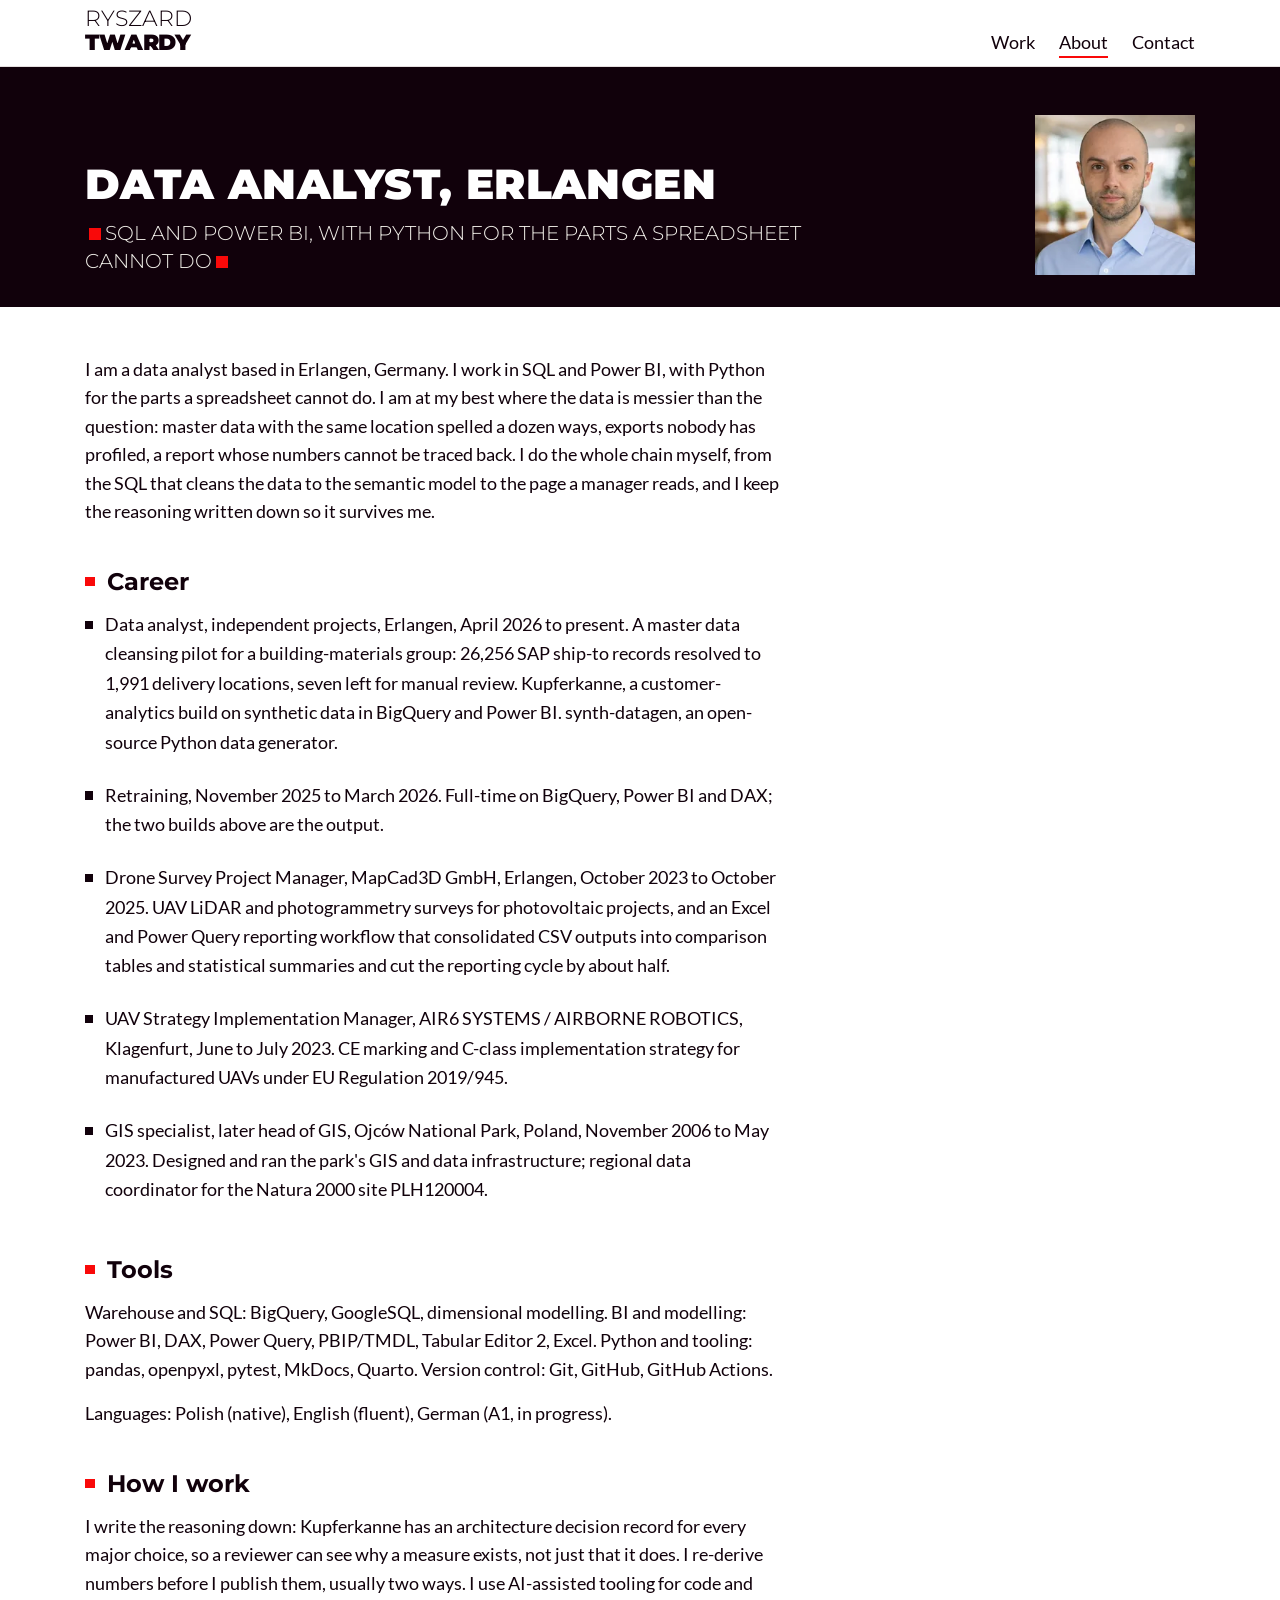
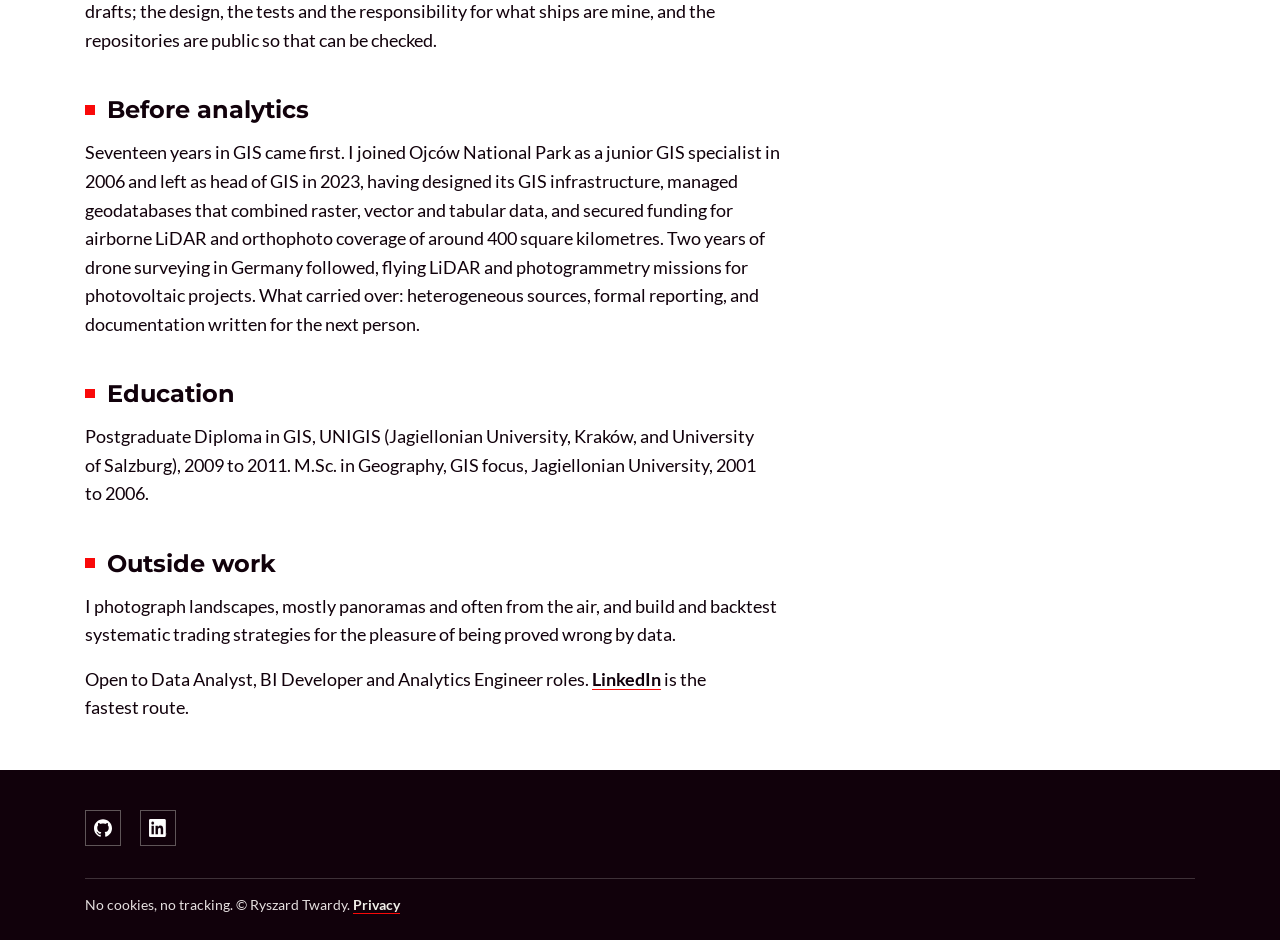
==== commit 22f4169b: "fix(site): nineteen years of geospatial work, Ojcow end date May 2023 - about/index.html: meta descr" ====
--- a/about/index.html
+++ b/about/index.html
@@ -4,7 +4,19 @@
 <meta charset="utf-8">
 <meta name="viewport" content="width=device-width, initial-scale=1">
 <title>About – Ryszard Twardy, Data Analyst</title>
-<meta name="description" content="Data analyst in Erlangen, Germany. Seventeen years of geospatial analysis and data management, now applied to SQL, Power BI and data quality. Background, tools and how I work.">
+<meta name="description" content="Data analyst in Erlangen, Germany. Nineteen years of geospatial analysis and data management, now applied to SQL, Power BI and data quality. Background, tools and how I work.">
+<link rel="canonical" href="https://ryszard-twardy.github.io/about/">
+<meta property="og:type" content="website">
+<meta property="og:site_name" content="Ryszard Twardy">
+<meta property="og:locale" content="en_GB">
+<meta property="og:title" content="About – Ryszard Twardy, Data Analyst">
+<meta property="og:description" content="Data analyst in Erlangen, Germany. Nineteen years of geospatial analysis and data management, now applied to SQL, Power BI and data quality. Background, tools and how I work.">
+<meta property="og:url" content="https://ryszard-twardy.github.io/about/">
+<meta property="og:image" content="https://ryszard-twardy.github.io/assets/img/og.png">
+<meta property="og:image:width" content="1200">
+<meta property="og:image:height" content="630">
+<meta property="og:image:alt" content="Ryszard Twardy, data analyst and BI developer">
+<meta name="twitter:card" content="summary_large_image">
 <meta name="theme-color" content="#ffffff">
 <link rel="preload" href="../assets/fonts/montserrat-latin-300-normal.woff2" as="font" type="font/woff2" crossorigin>
 <link rel="preload" href="../assets/fonts/montserrat-latin-700-normal.woff2" as="font" type="font/woff2" crossorigin>
@@ -48,7 +60,7 @@
       <li>Retraining, November 2025 to March 2026. Full-time on BigQuery, Power BI and DAX; the two builds above are the output.</li>
       <li>Drone Survey Project Manager, MapCad3D GmbH, Erlangen, October 2023 to October 2025. UAV LiDAR and photogrammetry surveys for photovoltaic projects, and an Excel and Power Query reporting workflow that consolidated CSV outputs into comparison tables and statistical summaries and cut the reporting cycle by about half.</li>
       <li>UAV Strategy Implementation Manager, AIR6 SYSTEMS / AIRBORNE ROBOTICS, Klagenfurt, June to July 2023. CE marking and C-class implementation strategy for manufactured UAVs under EU Regulation 2019/945.</li>
-      <li>GIS specialist, later head of GIS, Ojców National Park, Poland, November 2006 to April 2023. Designed and ran the park's GIS and data infrastructure; regional data coordinator for the Natura 2000 site PLH120004.</li>
+      <li>GIS specialist, later head of GIS, Ojców National Park, Poland, November 2006 to May 2023. Designed and ran the park's GIS and data infrastructure; regional data coordinator for the Natura 2000 site PLH120004.</li>
     </ul>
     <h2>Tools</h2>
     <p>Warehouse and SQL: BigQuery, GoogleSQL, dimensional modelling. BI and modelling: Power BI, DAX, Power Query, PBIP/TMDL, Tabular Editor 2, Excel. Python and tooling: pandas, openpyxl, pytest, MkDocs, Quarto. Version control: Git, GitHub, GitHub Actions.</p>
--- a/styles.css
+++ b/styles.css
@@ -75,14 +75,14 @@
 .tile .stack { margin-top: .8rem; font: .85rem/1.5 var(--ff-mono); color: var(--muted); }
 .tile .more { margin-top: 1.2rem; font-weight: 700; text-decoration: underline; text-decoration-color: var(--accent); text-underline-offset: 3px; }
 
-/* ---- dark band (black-bg) ---- */
-.black-bg { background: var(--ink); color: var(--neutral); }
+/* ---- dark band (black-bg): 4rem of air, one third more than pb-700; a literal, not a token, so a cached tokens.css can never zero it ---- */
+.black-bg { background: var(--ink); color: var(--neutral); padding-block: 4rem; }
 .black-bg .h-secondary { color: #fff; }
 .black-bg .grid-three { display: grid; grid-template-columns: 1fr; gap: 2rem; margin-top: 1.5rem; font-size: 1.05rem; }
 @media (min-width: 1024px) { .black-bg .grid-three { grid-template-columns: repeat(3, minmax(0, 1fr)); gap: 2rem 3rem; } }
 
-/* ---- CTA block (cta-kontakt) ---- */
-.cta-kontakt { background: var(--neutral-grey); }
+/* ---- CTA block (cta-kontakt): same 4rem of air as the dark band ---- */
+.cta-kontakt { background: var(--neutral-grey); padding-block: 4rem; }
 .cta-kontakt .h-secondary a { text-decoration: none; }
 .cta-kontakt .h-secondary a:hover { color: var(--accent); }
 .cta-kontakt p.small { margin-top: .4rem; font-weight: 700; }
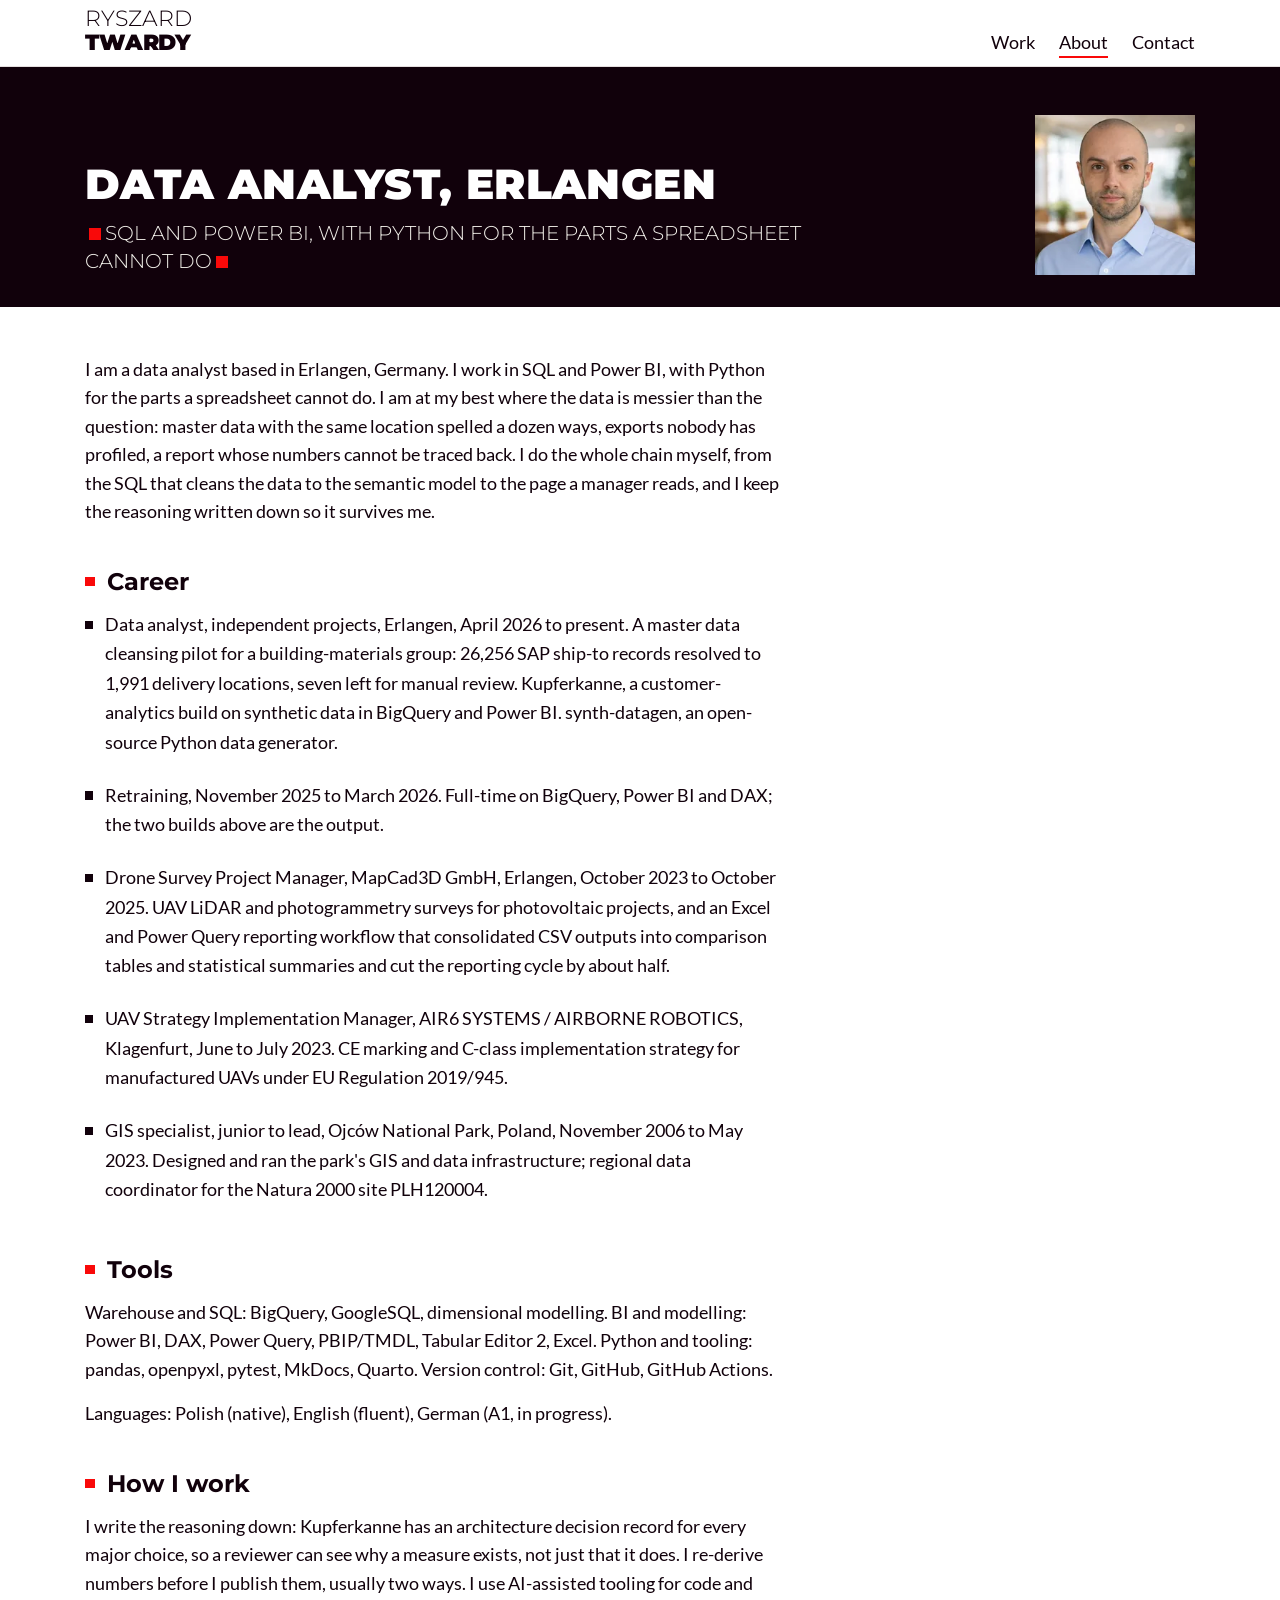
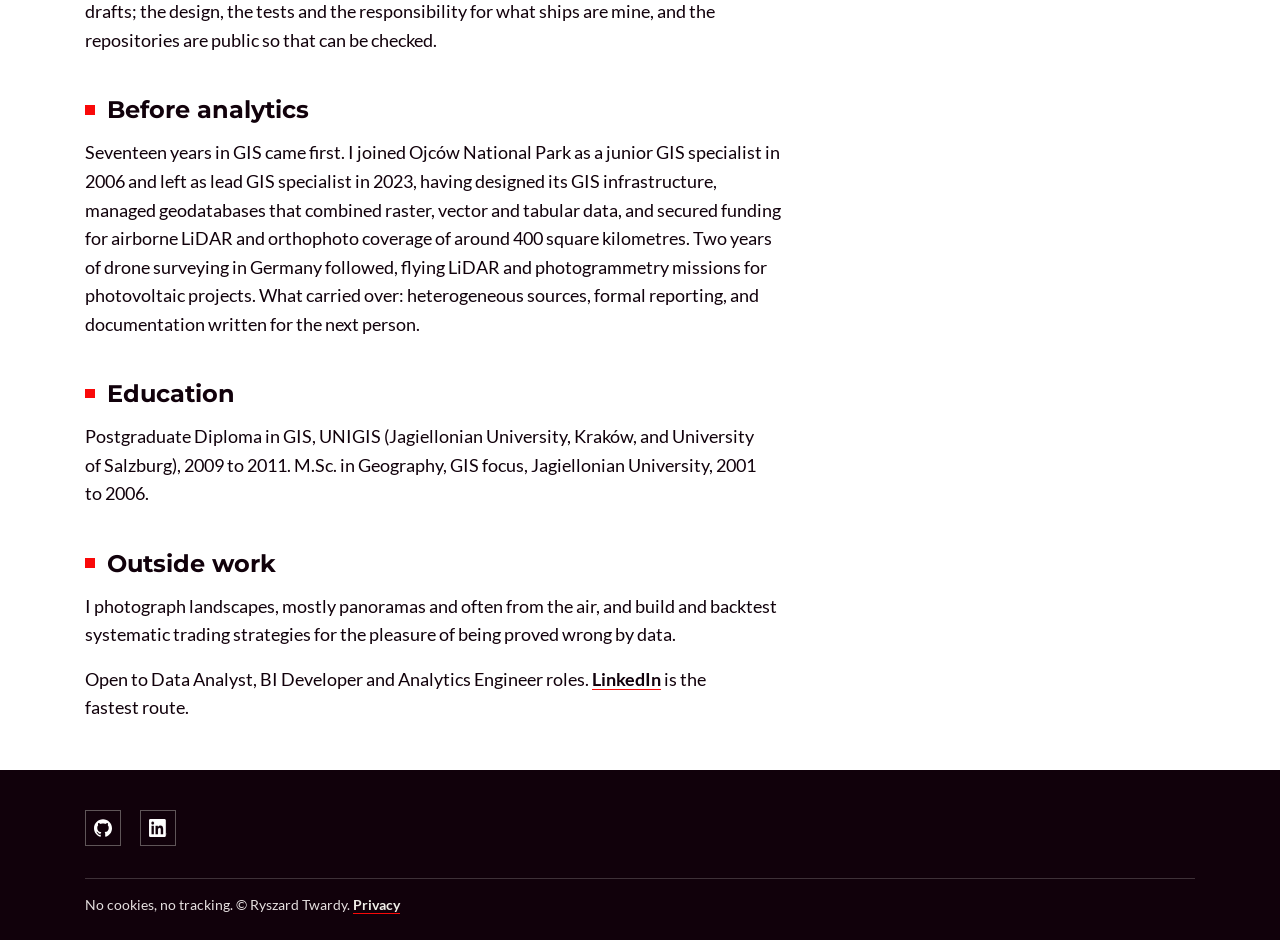
==== commit 2cbed634: "docs: lead GIS specialist wording and order grain on Kupferkanne card - about/index.html:63 – the Oj" ====
--- a/about/index.html
+++ b/about/index.html
@@ -60,7 +60,7 @@
       <li>Retraining, November 2025 to March 2026. Full-time on BigQuery, Power BI and DAX; the two builds above are the output.</li>
       <li>Drone Survey Project Manager, MapCad3D GmbH, Erlangen, October 2023 to October 2025. UAV LiDAR and photogrammetry surveys for photovoltaic projects, and an Excel and Power Query reporting workflow that consolidated CSV outputs into comparison tables and statistical summaries and cut the reporting cycle by about half.</li>
       <li>UAV Strategy Implementation Manager, AIR6 SYSTEMS / AIRBORNE ROBOTICS, Klagenfurt, June to July 2023. CE marking and C-class implementation strategy for manufactured UAVs under EU Regulation 2019/945.</li>
-      <li>GIS specialist, later head of GIS, Ojców National Park, Poland, November 2006 to May 2023. Designed and ran the park's GIS and data infrastructure; regional data coordinator for the Natura 2000 site PLH120004.</li>
+      <li>GIS specialist, junior to lead, Ojców National Park, Poland, November 2006 to May 2023. Designed and ran the park's GIS and data infrastructure; regional data coordinator for the Natura 2000 site PLH120004.</li>
     </ul>
     <h2>Tools</h2>
     <p>Warehouse and SQL: BigQuery, GoogleSQL, dimensional modelling. BI and modelling: Power BI, DAX, Power Query, PBIP/TMDL, Tabular Editor 2, Excel. Python and tooling: pandas, openpyxl, pytest, MkDocs, Quarto. Version control: Git, GitHub, GitHub Actions.</p>
@@ -68,7 +68,7 @@
     <h2>How I work</h2>
     <p>I write the reasoning down: Kupferkanne has an architecture decision record for every major choice, so a reviewer can see why a measure exists, not just that it does. I re-derive numbers before I publish them, usually two ways. I use AI-assisted tooling for code and drafts; the design, the tests and the responsibility for what ships are mine, and the repositories are public so that can be checked.</p>
     <h2>Before analytics</h2>
-    <p>Seventeen years in GIS came first. I joined Ojców National Park as a junior GIS specialist in 2006 and left as head of GIS in 2023, having designed its GIS infrastructure, managed geodatabases that combined raster, vector and tabular data, and secured funding for airborne LiDAR and orthophoto coverage of around 400 square kilometres. Two years of drone surveying in Germany followed, flying LiDAR and photogrammetry missions for photovoltaic projects. What carried over: heterogeneous sources, formal reporting, and documentation written for the next person.</p>
+    <p>Seventeen years in GIS came first. I joined Ojców National Park as a junior GIS specialist in 2006 and left as lead GIS specialist in 2023, having designed its GIS infrastructure, managed geodatabases that combined raster, vector and tabular data, and secured funding for airborne LiDAR and orthophoto coverage of around 400 square kilometres. Two years of drone surveying in Germany followed, flying LiDAR and photogrammetry missions for photovoltaic projects. What carried over: heterogeneous sources, formal reporting, and documentation written for the next person.</p>
     <h2>Education</h2>
     <p>Postgraduate Diploma in GIS, UNIGIS (Jagiellonian University, Kraków, and University of Salzburg), 2009 to 2011. M.Sc. in Geography, GIS focus, Jagiellonian University, 2001 to 2006.</p>
     <h2>Outside work</h2>
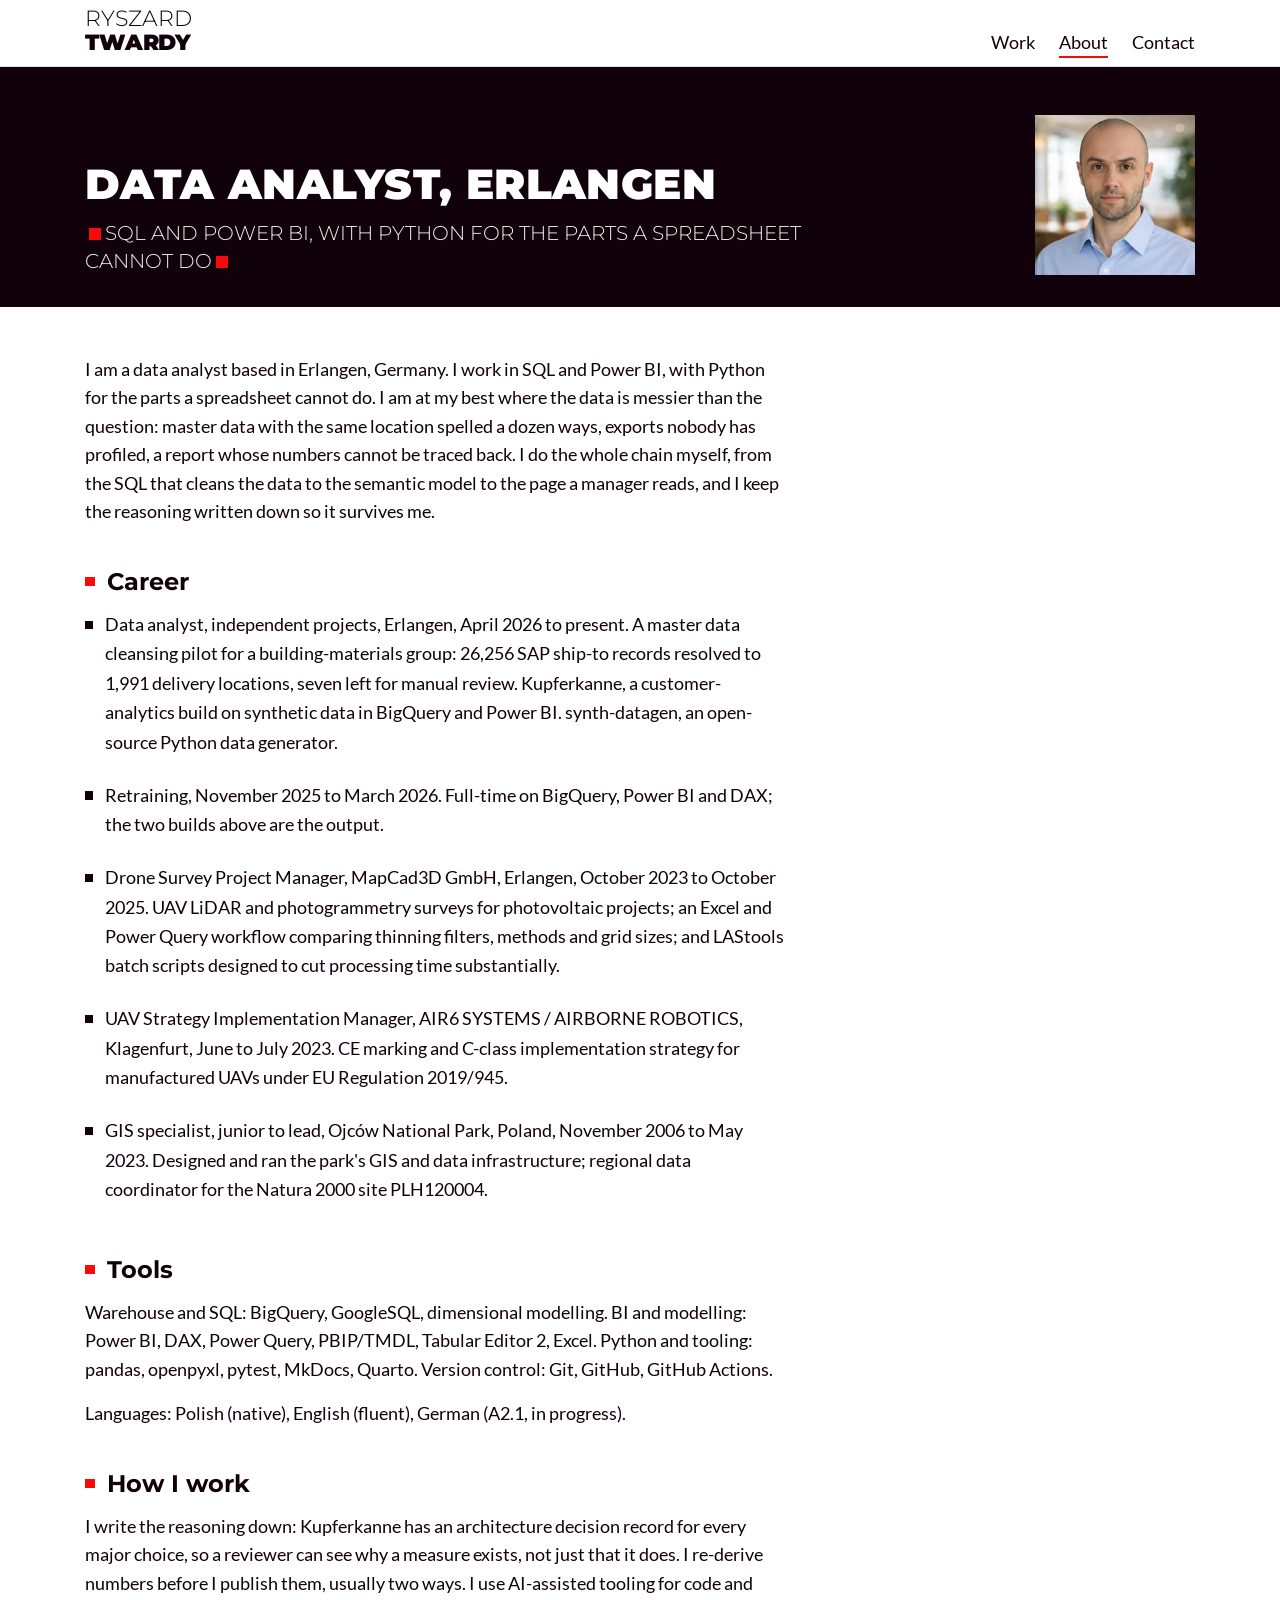
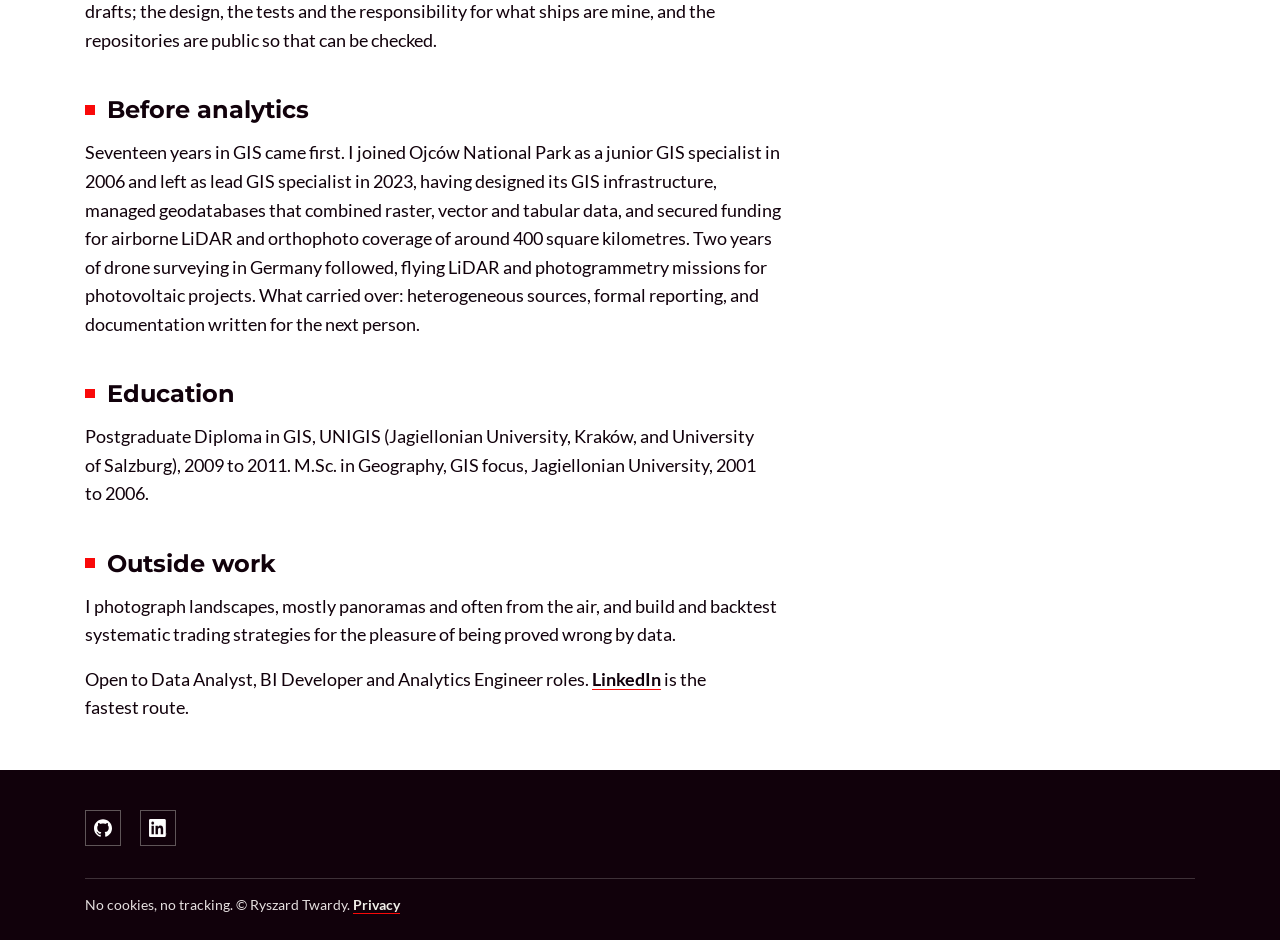
==== commit baabe485: "fix(about): align the German level and the MapCad3D line with the CV The Languages line gives German" ====
--- a/about/index.html
+++ b/about/index.html
@@ -58,13 +58,13 @@
     <ul class="kwadrat">
       <li>Data analyst, independent projects, Erlangen, April 2026 to present. A master data cleansing pilot for a building-materials group: 26,256 SAP ship-to records resolved to 1,991 delivery locations, seven left for manual review. Kupferkanne, a customer-analytics build on synthetic data in BigQuery and Power BI. synth-datagen, an open-source Python data generator.</li>
       <li>Retraining, November 2025 to March 2026. Full-time on BigQuery, Power BI and DAX; the two builds above are the output.</li>
-      <li>Drone Survey Project Manager, MapCad3D GmbH, Erlangen, October 2023 to October 2025. UAV LiDAR and photogrammetry surveys for photovoltaic projects, and an Excel and Power Query reporting workflow that consolidated CSV outputs into comparison tables and statistical summaries and cut the reporting cycle by about half.</li>
+      <li>Drone Survey Project Manager, MapCad3D GmbH, Erlangen, October 2023 to October 2025. UAV LiDAR and photogrammetry surveys for photovoltaic projects; an Excel and Power Query workflow comparing thinning filters, methods and grid sizes; and LAStools batch scripts designed to cut processing time substantially.</li>
       <li>UAV Strategy Implementation Manager, AIR6 SYSTEMS / AIRBORNE ROBOTICS, Klagenfurt, June to July 2023. CE marking and C-class implementation strategy for manufactured UAVs under EU Regulation 2019/945.</li>
       <li>GIS specialist, junior to lead, Ojców National Park, Poland, November 2006 to May 2023. Designed and ran the park's GIS and data infrastructure; regional data coordinator for the Natura 2000 site PLH120004.</li>
     </ul>
     <h2>Tools</h2>
     <p>Warehouse and SQL: BigQuery, GoogleSQL, dimensional modelling. BI and modelling: Power BI, DAX, Power Query, PBIP/TMDL, Tabular Editor 2, Excel. Python and tooling: pandas, openpyxl, pytest, MkDocs, Quarto. Version control: Git, GitHub, GitHub Actions.</p>
-    <p>Languages: Polish (native), English (fluent), German (A1, in progress).</p>
+    <p>Languages: Polish (native), English (fluent), German (A2.1, in progress).</p>
     <h2>How I work</h2>
     <p>I write the reasoning down: Kupferkanne has an architecture decision record for every major choice, so a reviewer can see why a measure exists, not just that it does. I re-derive numbers before I publish them, usually two ways. I use AI-assisted tooling for code and drafts; the design, the tests and the responsibility for what ships are mine, and the repositories are public so that can be checked.</p>
     <h2>Before analytics</h2>
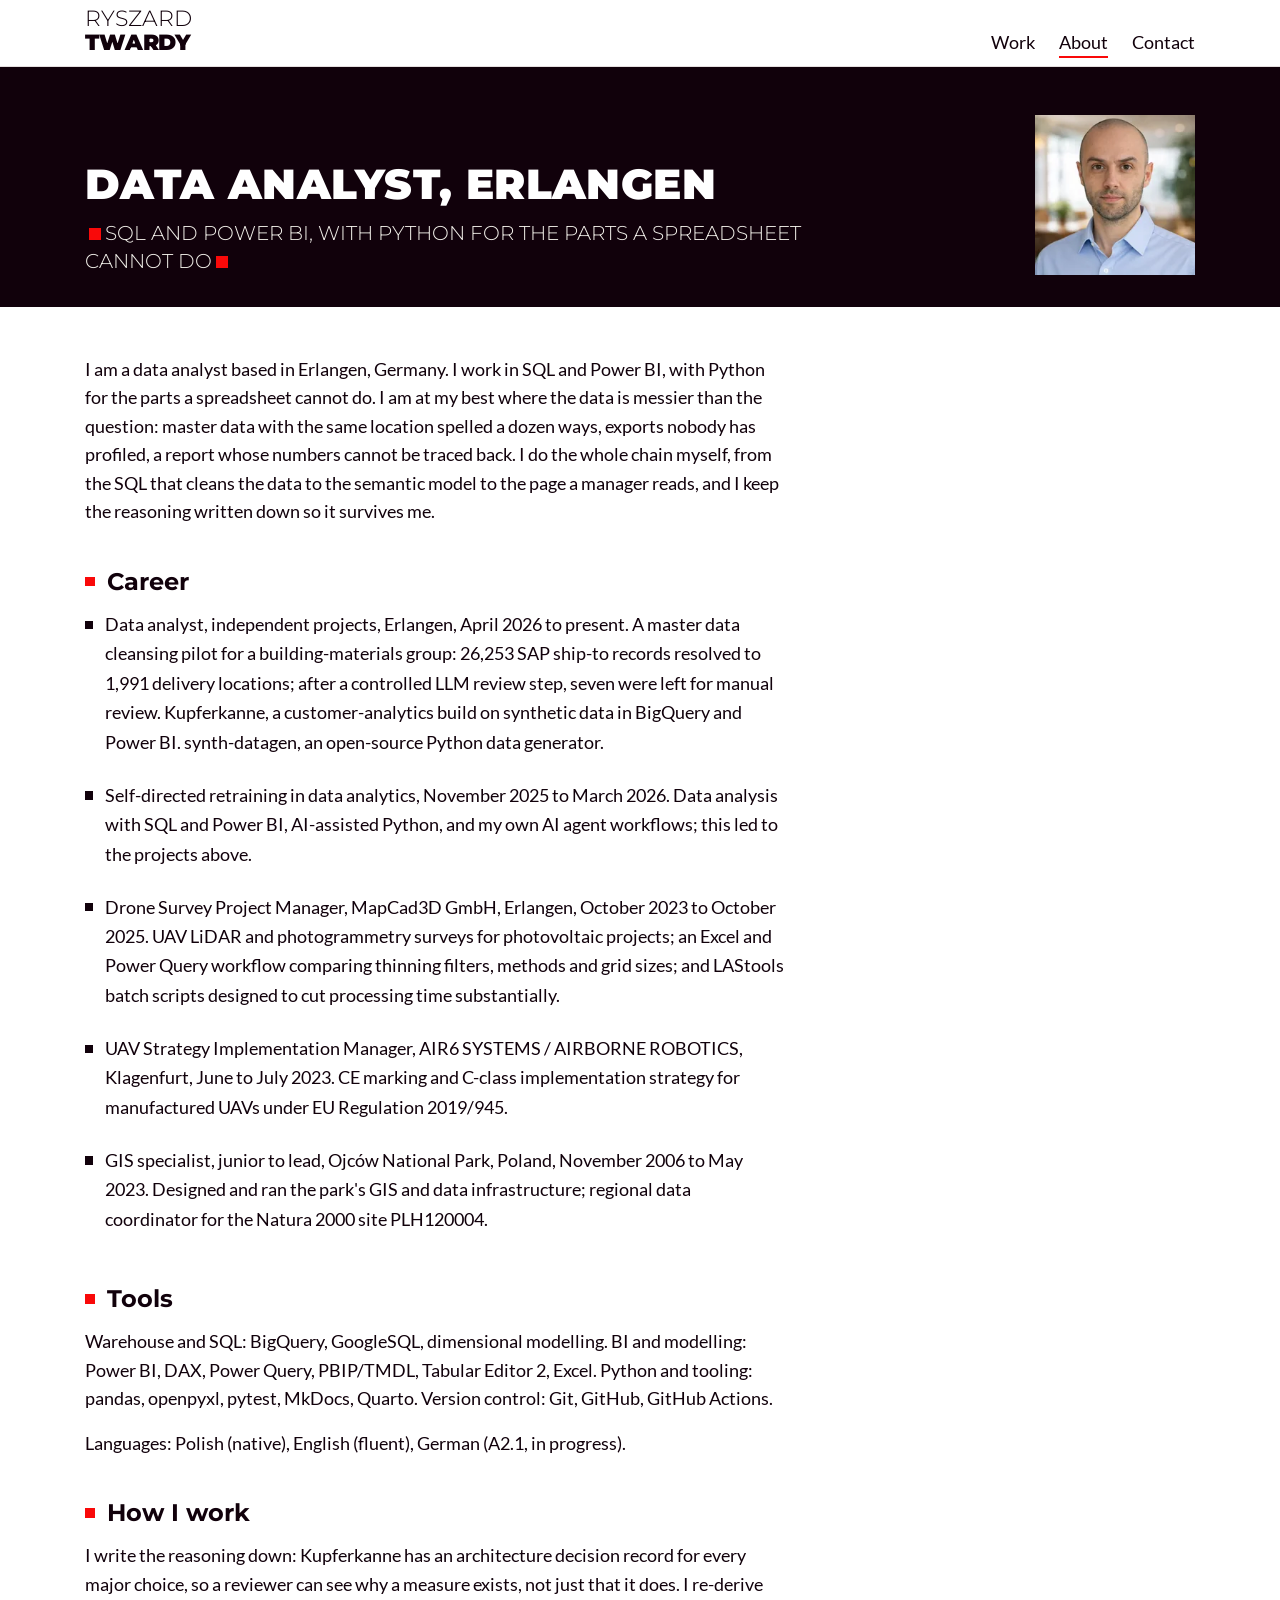
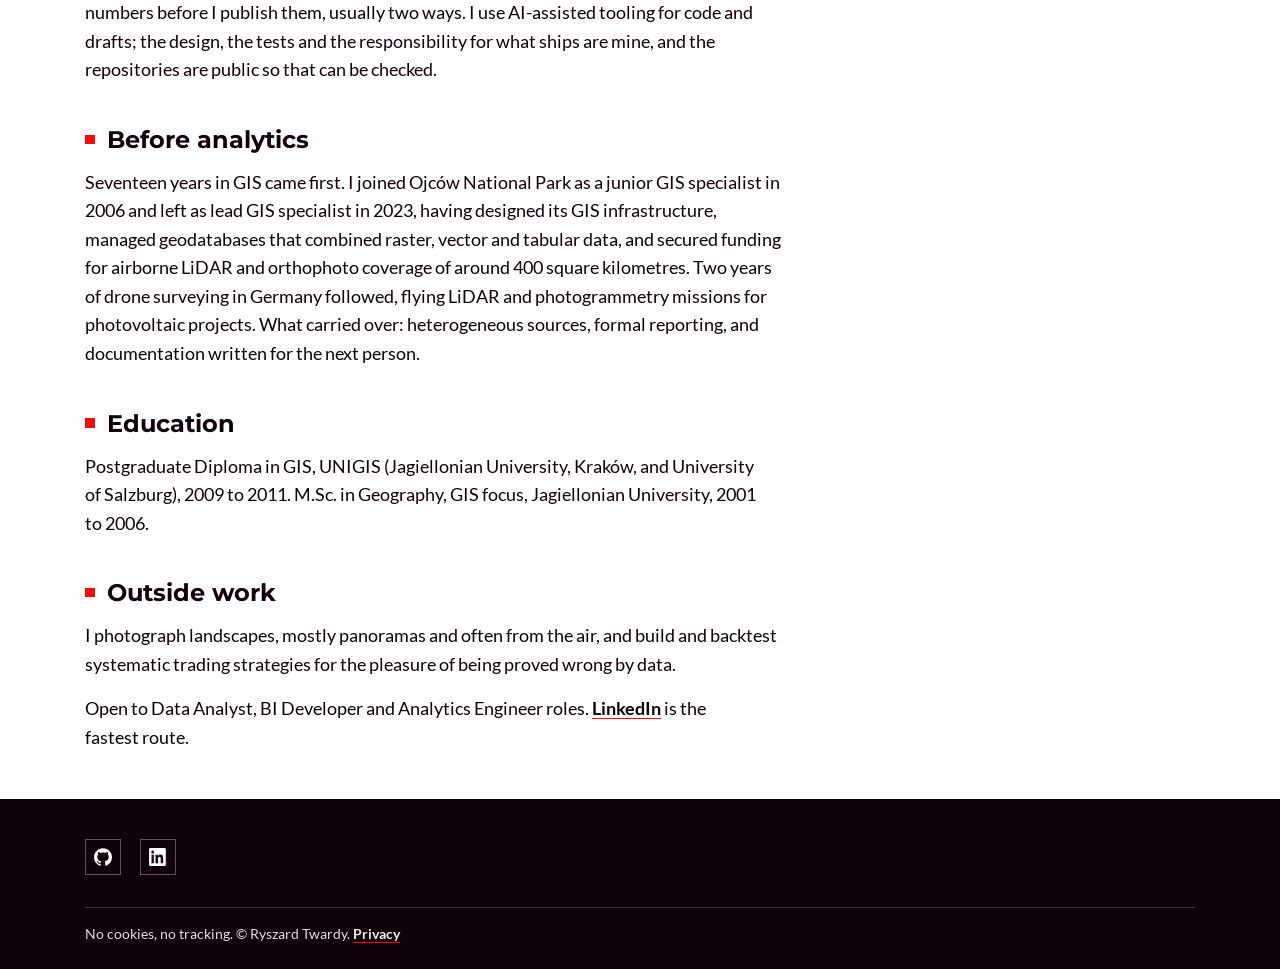
==== commit 7deefa17: "fix(about): correct the pilot record count and the retraining line The master data pilot item now gi" ====
--- a/about/index.html
+++ b/about/index.html
@@ -56,8 +56,8 @@
     <p>I am a data analyst based in Erlangen, Germany. I work in SQL and Power BI, with Python for the parts a spreadsheet cannot do. I am at my best where the data is messier than the question: master data with the same location spelled a dozen ways, exports nobody has profiled, a report whose numbers cannot be traced back. I do the whole chain myself, from the SQL that cleans the data to the semantic model to the page a manager reads, and I keep the reasoning written down so it survives me.</p>
     <h2>Career</h2>
     <ul class="kwadrat">
-      <li>Data analyst, independent projects, Erlangen, April 2026 to present. A master data cleansing pilot for a building-materials group: 26,256 SAP ship-to records resolved to 1,991 delivery locations, seven left for manual review. Kupferkanne, a customer-analytics build on synthetic data in BigQuery and Power BI. synth-datagen, an open-source Python data generator.</li>
-      <li>Retraining, November 2025 to March 2026. Full-time on BigQuery, Power BI and DAX; the two builds above are the output.</li>
+      <li>Data analyst, independent projects, Erlangen, April 2026 to present. A master data cleansing pilot for a building-materials group: 26,253 SAP ship-to records resolved to 1,991 delivery locations; after a controlled LLM review step, seven were left for manual review. Kupferkanne, a customer-analytics build on synthetic data in BigQuery and Power BI. synth-datagen, an open-source Python data generator.</li>
+      <li>Self-directed retraining in data analytics, November 2025 to March 2026. Data analysis with SQL and Power BI, AI-assisted Python, and my own AI agent workflows; this led to the projects above.</li>
       <li>Drone Survey Project Manager, MapCad3D GmbH, Erlangen, October 2023 to October 2025. UAV LiDAR and photogrammetry surveys for photovoltaic projects; an Excel and Power Query workflow comparing thinning filters, methods and grid sizes; and LAStools batch scripts designed to cut processing time substantially.</li>
       <li>UAV Strategy Implementation Manager, AIR6 SYSTEMS / AIRBORNE ROBOTICS, Klagenfurt, June to July 2023. CE marking and C-class implementation strategy for manufactured UAVs under EU Regulation 2019/945.</li>
       <li>GIS specialist, junior to lead, Ojców National Park, Poland, November 2006 to May 2023. Designed and ran the park's GIS and data infrastructure; regional data coordinator for the Natura 2000 site PLH120004.</li>
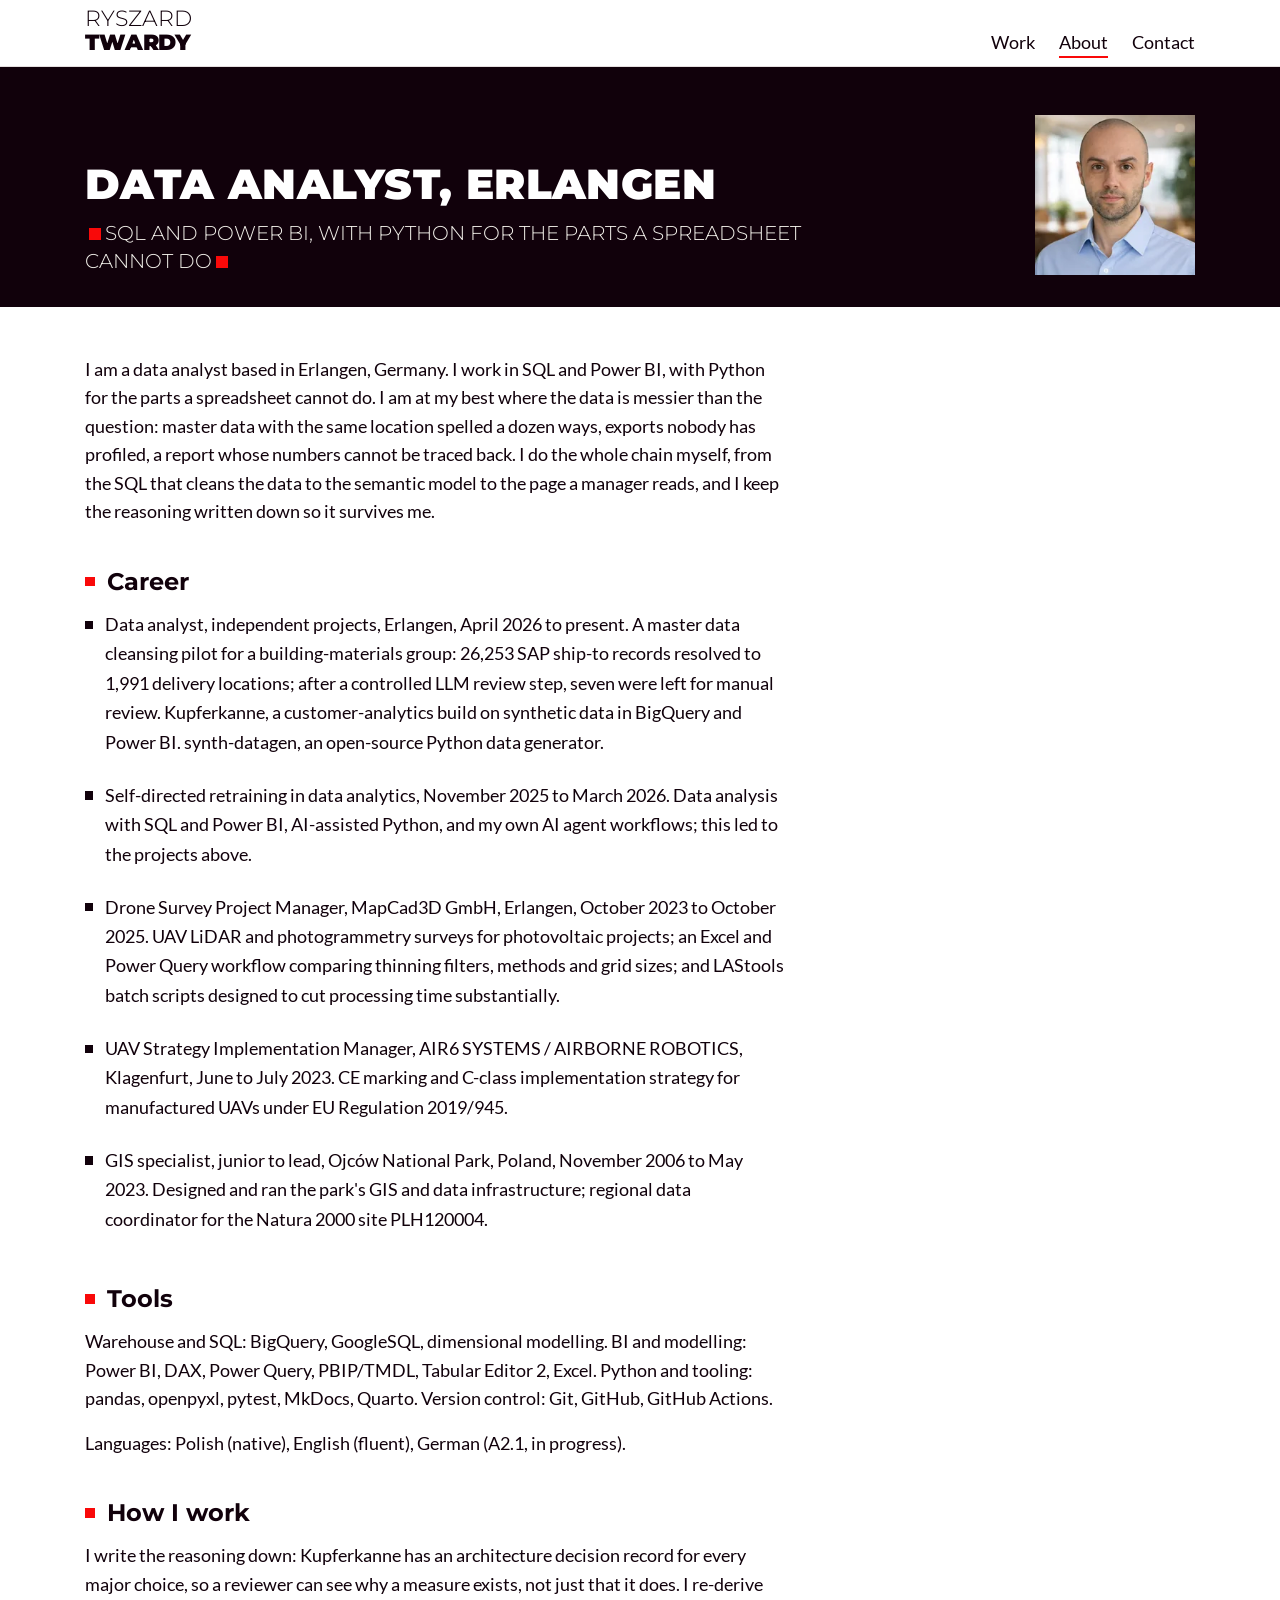
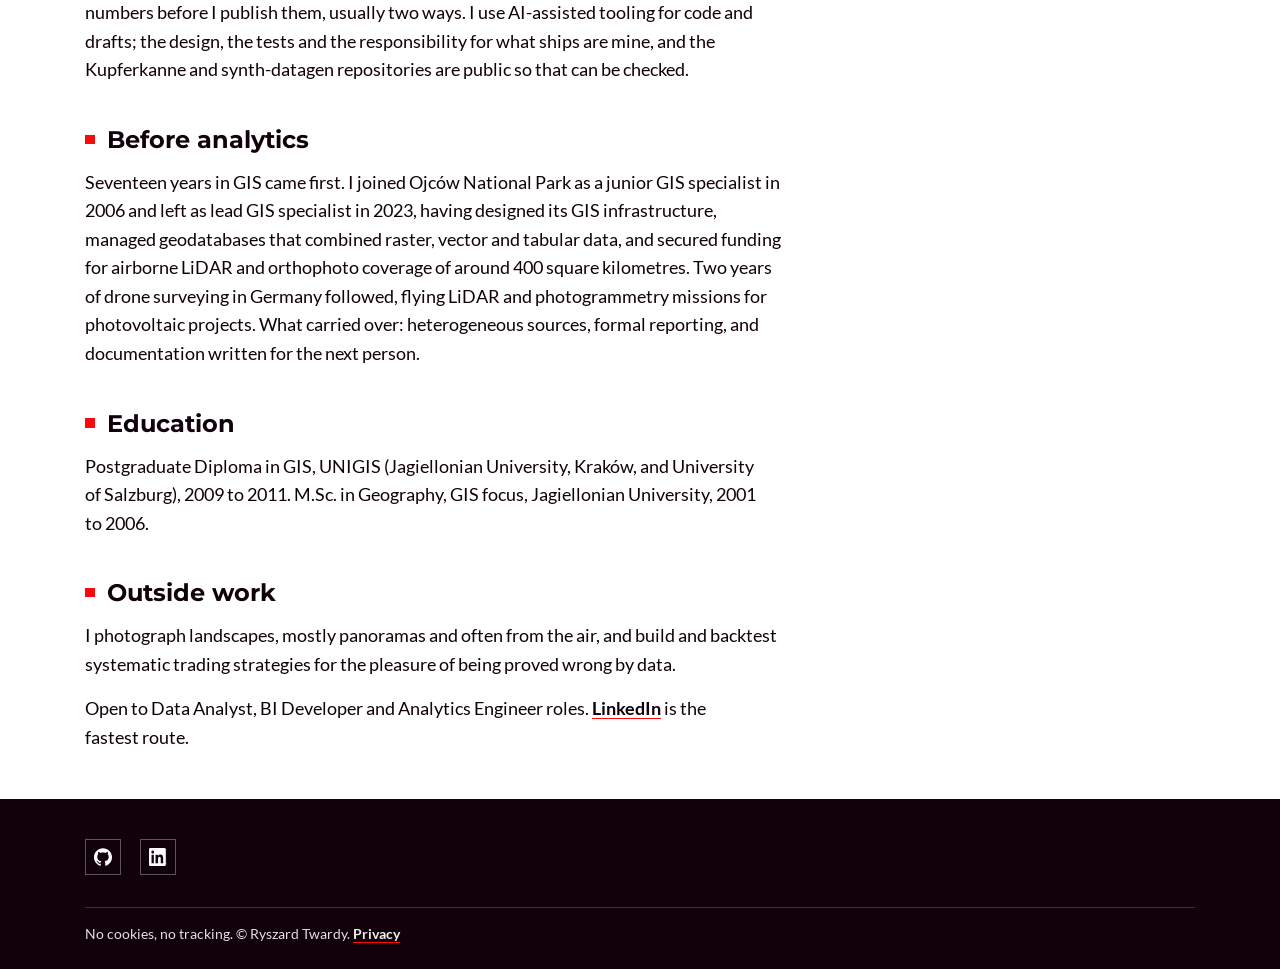
==== commit b30b7e33: "feat(kupferkanne): add the decision paper and the slope chart Add three reading paths to the release" ====
--- a/about/index.html
+++ b/about/index.html
@@ -66,7 +66,7 @@
     <p>Warehouse and SQL: BigQuery, GoogleSQL, dimensional modelling. BI and modelling: Power BI, DAX, Power Query, PBIP/TMDL, Tabular Editor 2, Excel. Python and tooling: pandas, openpyxl, pytest, MkDocs, Quarto. Version control: Git, GitHub, GitHub Actions.</p>
     <p>Languages: Polish (native), English (fluent), German (A2.1, in progress).</p>
     <h2>How I work</h2>
-    <p>I write the reasoning down: Kupferkanne has an architecture decision record for every major choice, so a reviewer can see why a measure exists, not just that it does. I re-derive numbers before I publish them, usually two ways. I use AI-assisted tooling for code and drafts; the design, the tests and the responsibility for what ships are mine, and the repositories are public so that can be checked.</p>
+    <p>I write the reasoning down: Kupferkanne has an architecture decision record for every major choice, so a reviewer can see why a measure exists, not just that it does. I re-derive numbers before I publish them, usually two ways. I use AI-assisted tooling for code and drafts; the design, the tests and the responsibility for what ships are mine, and the Kupferkanne and synth-datagen repositories are public so that can be checked.</p>
     <h2>Before analytics</h2>
     <p>Seventeen years in GIS came first. I joined Ojców National Park as a junior GIS specialist in 2006 and left as lead GIS specialist in 2023, having designed its GIS infrastructure, managed geodatabases that combined raster, vector and tabular data, and secured funding for airborne LiDAR and orthophoto coverage of around 400 square kilometres. Two years of drone surveying in Germany followed, flying LiDAR and photogrammetry missions for photovoltaic projects. What carried over: heterogeneous sources, formal reporting, and documentation written for the next person.</p>
     <h2>Education</h2>
--- a/tokens.css
+++ b/tokens.css
@@ -52,6 +52,13 @@
   --neutral-grey: rgb(229, 223, 223);
   --paper: #ffffff;
   --muted: #5a5257;
+  /* Kupferkanne exhibit colours (notebooks/_brand.yml in the Kupferkanne repository), used inside project exhibits only */
+  --kk-at-risk: #A05A55;
+  --kk-at-risk-text: #9D5752;
+  --kk-hibernating: #8A877F;
+  --kk-hibernating-text: #6F6D65;
+  --kk-test: #4A7AA0;
+  --kk-test-text: #417197;
 
   /* Self-host both families as woff2 (OFL) in assets/fonts/ – Stratus loads them from Google Fonts CDN, we do not. */
   --ff-head: "Montserrat", "Segoe UI", system-ui, sans-serif;
